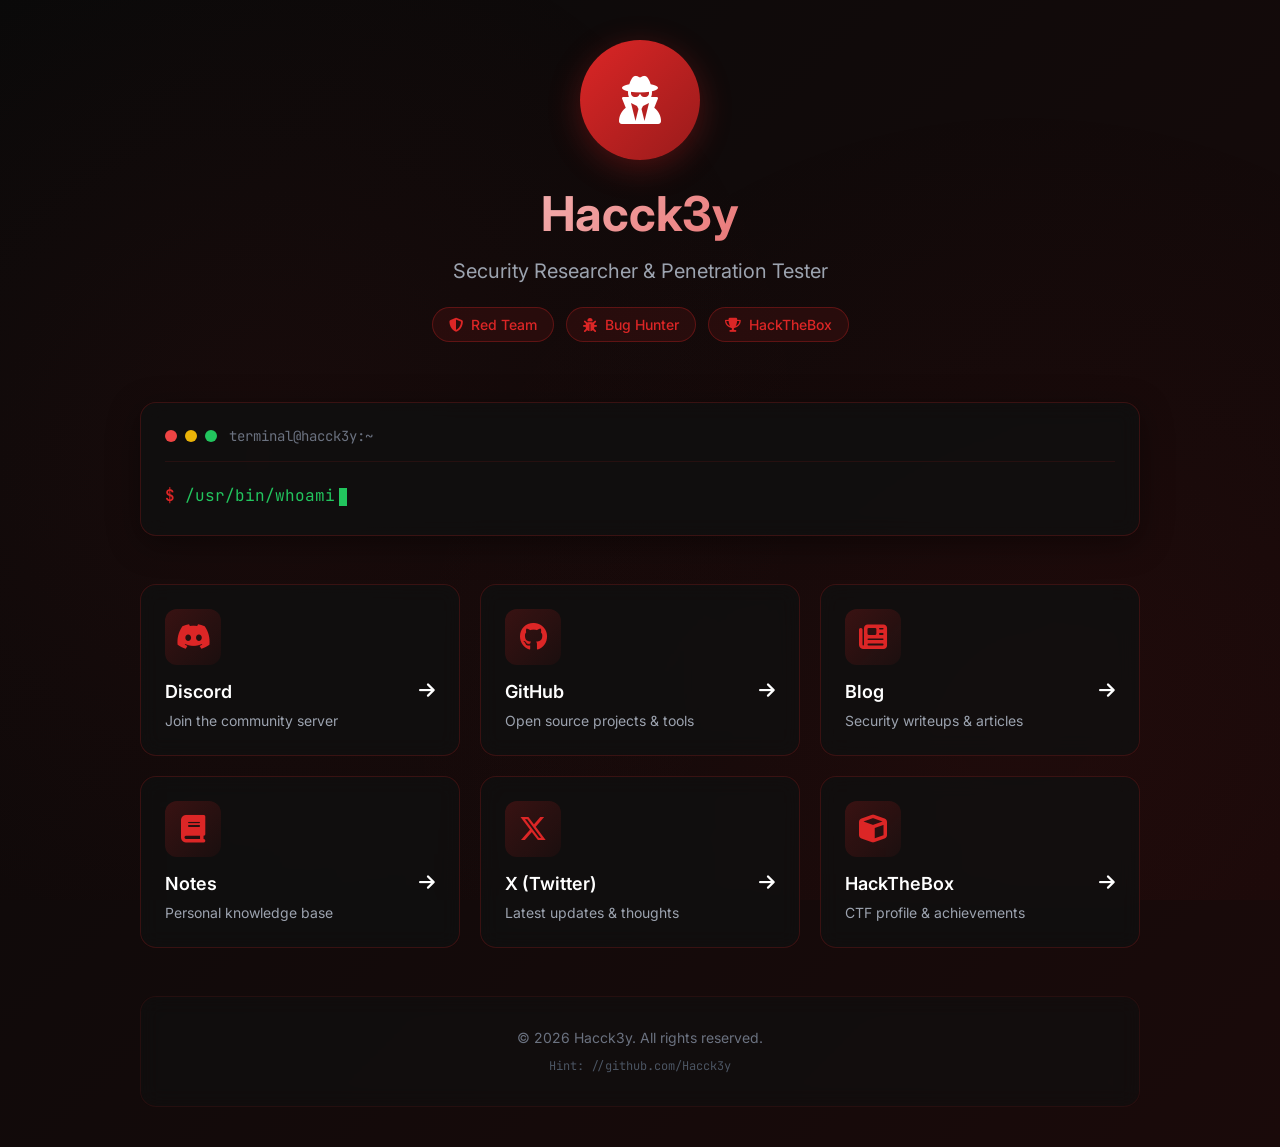
==== index.html @ 7ba50cd5 "Create index.html for personal portfolio This HTML file serves as a personal portfolio for a securit" ====
<!DOCTYPE html>
<html lang="en">
<head>
    <meta charset="UTF-8">
    <meta name="viewport" content="width=device-width, initial-scale=1.0">
    <title>Hacck3y - Pentester</title>
    <link href="https://fonts.googleapis.com/css2?family=Inter:wght@300;400;500;600;700&family=JetBrains+Mono:wght@400;500;600&display=swap" rel="stylesheet">
    <link rel="stylesheet" href="https://cdnjs.cloudflare.com/ajax/libs/font-awesome/6.4.0/css/all.min.css">
    <style>
        * {
            margin: 0;
            padding: 0;
            box-sizing: border-box;
        }

        body {
            background: linear-gradient(135deg, #0a0a0a 0%, #1a0a0a 100%);
            color: #ffffff;
            font-family: 'Inter', sans-serif;
            min-height: 100vh;
            padding: 40px 20px;
            position: relative;
            overflow-x: hidden;
        }

        body::before {
            content: '';
            position: fixed;
            top: 0;
            left: 0;
            right: 0;
            bottom: 0;
            background: radial-gradient(circle at 20% 50%, rgba(220, 38, 38, 0.05) 0%, transparent 50%),
                        radial-gradient(circle at 80% 80%, rgba(220, 38, 38, 0.05) 0%, transparent 50%);
            pointer-events: none;
            z-index: 0;
        }

        .container {
            max-width: 1000px;
            margin: 0 auto;
            position: relative;
            z-index: 1;
        }

        .hero-section {
            text-align: center;
            margin-bottom: 60px;
            animation: fadeInUp 0.8s ease;
        }

        .profile-avatar {
            width: 120px;
            height: 120px;
            background: linear-gradient(135deg, #dc2626, #991b1b);
            border-radius: 50%;
            margin: 0 auto 24px;
            display: flex;
            align-items: center;
            justify-content: center;
            font-size: 48px;
            box-shadow: 0 8px 32px rgba(220, 38, 38, 0.3);
            animation: pulse 2s ease-in-out infinite;
        }

        @keyframes pulse {
            0%, 100% { transform: scale(1); box-shadow: 0 8px 32px rgba(220, 38, 38, 0.3); }
            50% { transform: scale(1.05); box-shadow: 0 12px 40px rgba(220, 38, 38, 0.5); }
        }

        .hero-title {
            font-size: 48px;
            font-weight: 700;
            margin-bottom: 16px;
            background: linear-gradient(135deg, #fff, #dc2626);
            -webkit-background-clip: text;
            -webkit-text-fill-color: transparent;
            background-clip: text;
        }

        .hero-subtitle {
            font-size: 20px;
            color: #9ca3af;
            font-weight: 400;
            margin-bottom: 24px;
        }

        .badge-container {
            display: flex;
            gap: 12px;
            justify-content: center;
            flex-wrap: wrap;
        }

        .badge {
            display: inline-flex;
            align-items: center;
            gap: 8px;
            padding: 8px 16px;
            background: rgba(220, 38, 38, 0.1);
            border: 1px solid rgba(220, 38, 38, 0.3);
            border-radius: 24px;
            font-size: 14px;
            font-weight: 500;
            color: #dc2626;
            transition: all 0.3s ease;
        }

        .badge:hover {
            background: rgba(220, 38, 38, 0.2);
            border-color: rgba(220, 38, 38, 0.5);
            transform: translateY(-2px);
        }

        .terminal-card {
            background: rgba(15, 15, 15, 0.8);
            border: 1px solid rgba(220, 38, 38, 0.2);
            border-radius: 16px;
            padding: 24px;
            margin-bottom: 48px;
            backdrop-filter: blur(10px);
            box-shadow: 0 8px 32px rgba(0, 0, 0, 0.4);
            animation: fadeInUp 0.8s ease 0.2s both;
        }

        .terminal-header {
            display: flex;
            align-items: center;
            gap: 12px;
            margin-bottom: 20px;
            padding-bottom: 16px;
            border-bottom: 1px solid rgba(220, 38, 38, 0.1);
        }

        .terminal-dots {
            display: flex;
            gap: 8px;
        }

        .terminal-dot {
            width: 12px;
            height: 12px;
            border-radius: 50%;
        }

        .dot-red { background-color: #ef4444; }
        .dot-yellow { background-color: #eab308; }
        .dot-green { background-color: #22c55e; }

        .terminal-title {
            font-family: 'JetBrains Mono', monospace;
            font-size: 14px;
            color: #6b7280;
        }

        .terminal-content {
            font-family: 'JetBrains Mono', monospace;
            color: #22c55e;
            font-size: 16px;
            line-height: 1.8;
        }

        .prompt {
            color: #dc2626;
            font-weight: 600;
        }

        .cursor {
            display: inline-block;
            width: 8px;
            height: 18px;
            background-color: #22c55e;
            margin-left: 4px;
            vertical-align: middle;
            animation: blink 1s infinite;
        }

        @keyframes blink {
            0%, 50% { opacity: 1; }
            51%, 100% { opacity: 0; }
        }

        .links-grid {
            display: grid;
            grid-template-columns: repeat(auto-fit, minmax(280px, 1fr));
            gap: 20px;
            margin-bottom: 48px;
        }

        .link-card {
            position: relative;
            background: rgba(15, 15, 15, 0.8);
            border: 1px solid rgba(220, 38, 38, 0.2);
            border-radius: 16px;
            padding: 24px;
            text-decoration: none;
            overflow: hidden;
            transition: all 0.3s ease;
            backdrop-filter: blur(10px);
            animation: fadeInUp 0.8s ease both;
        }

        .link-card:nth-child(1) { animation-delay: 0.3s; }
        .link-card:nth-child(2) { animation-delay: 0.4s; }
        .link-card:nth-child(3) { animation-delay: 0.5s; }
        .link-card:nth-child(4) { animation-delay: 0.6s; }
        .link-card:nth-child(5) { animation-delay: 0.7s; }
        .link-card:nth-child(6) { animation-delay: 0.8s; }

        .link-card::before {
            content: '';
            position: absolute;
            inset: 0;
            background: linear-gradient(135deg, rgba(220, 38, 38, 0.1), transparent);
            opacity: 0;
            transition: opacity 0.3s ease;
        }

        .link-card:hover {
            border-color: rgba(220, 38, 38, 0.6);
            transform: translateY(-4px);
            box-shadow: 0 12px 40px rgba(220, 38, 38, 0.2);
        }

        .link-card:hover::before {
            opacity: 1;
        }

        .link-icon-wrapper {
            width: 56px;
            height: 56px;
            background: linear-gradient(135deg, rgba(220, 38, 38, 0.2), rgba(220, 38, 38, 0.05));
            border-radius: 12px;
            display: flex;
            align-items: center;
            justify-content: center;
            margin-bottom: 16px;
            transition: all 0.3s ease;
            position: relative;
            z-index: 1;
        }

        .link-card:hover .link-icon-wrapper {
            background: linear-gradient(135deg, rgba(220, 38, 38, 0.3), rgba(220, 38, 38, 0.1));
            transform: scale(1.1) rotate(5deg);
        }

        .link-icon {
            font-size: 28px;
            color: #dc2626;
        }

        .link-content {
            position: relative;
            z-index: 1;
        }

        .link-title {
            font-size: 18px;
            font-weight: 600;
            color: #ffffff;
            margin-bottom: 8px;
            display: flex;
            align-items: center;
            gap: 8px;
        }

        .link-description {
            font-size: 14px;
            color: #9ca3af;
            line-height: 1.5;
        }

        .link-arrow {
            margin-left: auto;
            transition: transform 0.3s ease;
        }

        .link-card:hover .link-arrow {
            transform: translateX(4px);
        }

        .footer {
            text-align: center;
            padding: 32px;
            background: rgba(15, 15, 15, 0.6);
            border-radius: 16px;
            border: 1px solid rgba(220, 38, 38, 0.1);
            backdrop-filter: blur(10px);
            animation: fadeInUp 0.8s ease 0.9s both;
        }

        .footer-text {
            color: #6b7280;
            font-size: 14px;
            margin-bottom: 12px;
        }

        .footer-hint {
            color: #4b5563;
            font-size: 12px;
            font-family: 'JetBrains Mono', monospace;
        }

        @keyframes fadeInUp {
            from {
                opacity: 0;
                transform: translateY(30px);
            }
            to {
                opacity: 1;
                transform: translateY(0);
            }
        }

        @media (max-width: 768px) {
            .hero-title {
                font-size: 36px;
            }

            .hero-subtitle {
                font-size: 18px;
            }

            .links-grid {
                grid-template-columns: 1fr;
            }

            .terminal-card {
                padding: 20px;
            }
        }

        /* Particle effect */
        .particles {
            position: fixed;
            top: 0;
            left: 0;
            width: 100%;
            height: 100%;
            pointer-events: none;
            z-index: 0;
        }

        .particle {
            position: absolute;
            width: 2px;
            height: 2px;
            background: #dc2626;
            border-radius: 50%;
            opacity: 0;
            animation: float 15s infinite;
        }

        @keyframes float {
            0%, 100% { 
                opacity: 0;
                transform: translateY(0) translateX(0);
            }
            10% { opacity: 0.3; }
            90% { opacity: 0.3; }
            100% { 
                transform: translateY(-100vh) translateX(100px);
            }
        }
    </style>
</head>
<body>
    <div class="particles" id="particles"></div>
    
    <div class="container">
        <div class="hero-section">
            <div class="profile-avatar">
                <i class="fas fa-user-secret"></i>
            </div>
            <h1 class="hero-title">Hacck3y</h1>
            <p class="hero-subtitle">Security Researcher & Penetration Tester</p>
            <div class="badge-container">
                <div class="badge">
                    <i class="fas fa-shield-halved"></i>
                    <span>Red Team</span>
                </div>
                <div class="badge">
                    <i class="fas fa-bug"></i>
                    <span>Bug Hunter</span>
                </div>
                <div class="badge">
                    <i class="fas fa-trophy"></i>
                    <span>HackTheBox</span>
                </div>
            </div>
        </div>

        <div class="terminal-card">
            <div class="terminal-header">
                <div class="terminal-dots">
                    <div class="terminal-dot dot-red"></div>
                    <div class="terminal-dot dot-yellow"></div>
                    <div class="terminal-dot dot-green"></div>
                </div>
                <span class="terminal-title">terminal@hacck3y:~</span>
            </div>
            <div class="terminal-content">
                <span class="prompt">$ </span><span id="typed-text"></span><span class="cursor"></span>
            </div>
        </div>

        <div class="links-grid">
            <a href="https://discord.gg/VaEaMKgKuX" class="link-card">
                <div class="link-icon-wrapper">
                    <i class="fab fa-discord link-icon"></i>
                </div>
                <div class="link-content">
                    <div class="link-title">
                        Discord
                        <i class="fas fa-arrow-right link-arrow"></i>
                    </div>
                    <p class="link-description">Join the community server</p>
                </div>
            </a>

            <a href="https://github.com/hacck3y" class="link-card">
                <div class="link-icon-wrapper">
                    <i class="fab fa-github link-icon"></i>
                </div>
                <div class="link-content">
                    <div class="link-title">
                        GitHub
                        <i class="fas fa-arrow-right link-arrow"></i>
                    </div>
                    <p class="link-description">Open source projects & tools</p>
                </div>
            </a>

            <a href="https://blogs.hacck3y.me" class="link-card">
                <div class="link-icon-wrapper">
                    <i class="fas fa-newspaper link-icon"></i>
                </div>
                <div class="link-content">
                    <div class="link-title">
                        Blog
                        <i class="fas fa-arrow-right link-arrow"></i>
                    </div>
                    <p class="link-description">Security writeups & articles</p>
                </div>
            </a>

            <a href="https://notes.hacck3y.me" class="link-card">
                <div class="link-icon-wrapper">
                    <i class="fas fa-book link-icon"></i>
                </div>
                <div class="link-content">
                    <div class="link-title">
                        Notes
                        <i class="fas fa-arrow-right link-arrow"></i>
                    </div>
                    <p class="link-description">Personal knowledge base</p>
                </div>
            </a>

            <a href="https://x.com/hacck3y" class="link-card">
                <div class="link-icon-wrapper">
                    <i class="fab fa-x-twitter link-icon"></i>
                </div>
                <div class="link-content">
                    <div class="link-title">
                        X (Twitter)
                        <i class="fas fa-arrow-right link-arrow"></i>
                    </div>
                    <p class="link-description">Latest updates & thoughts</p>
                </div>
            </a>

            <a href="https://app.hackthebox.com/users/2222930" class="link-card">
                <div class="link-icon-wrapper">
                    <i class="fas fa-cube link-icon"></i>
                </div>
                <div class="link-content">
                    <div class="link-title">
                        HackTheBox
                        <i class="fas fa-arrow-right link-arrow"></i>
                    </div>
                    <p class="link-description">CTF profile & achievements</p>
                </div>
            </a>
        </div>

        <div class="footer">
            <p class="footer-text">© 2026 Hacck3y. All rights reserved.</p>
            <p class="footer-hint">Hint: //github.com/Hacck3y</p>
        </div>
    </div>

    <script>
        // Terminal typing effect
        const typedTextElement = document.getElementById('typed-text');
        const commandText = '/usr/bin/whoami';
        const resultText = 'Hacck3y';
        let currentIndex = 0;
        let isTypingCommand = true;

        function typeText() {
            if (isTypingCommand) {
                if (currentIndex <= commandText.length) {
                    typedTextElement.textContent = commandText.slice(0, currentIndex);
                    currentIndex++;
                    setTimeout(typeText, 100);
                } else {
                    isTypingCommand = false;
                    currentIndex = 0;
                    setTimeout(typeText, 300);
                }
            } else {
                if (currentIndex <= resultText.length) {
                    typedTextElement.textContent = commandText + '\n> ' + resultText.slice(0, currentIndex);
                    currentIndex++;
                    setTimeout(typeText, 100);
                } else {
                    setTimeout(() => {
                        typedTextElement.textContent = '';
                        currentIndex = 0;
                        isTypingCommand = true;
                        typeText();
                    }, 10000);
                }
            }
        }

        typeText();

        // Particle effect
        function createParticles() {
            const particlesContainer = document.getElementById('particles');
            for (let i = 0; i < 20; i++) {
                const particle = document.createElement('div');
                particle.className = 'particle';
                particle.style.left = Math.random() * 100 + '%';
                particle.style.animationDelay = Math.random() * 15 + 's';
                particle.style.animationDuration = (15 + Math.random() * 10) + 's';
                particlesContainer.appendChild(particle);
            }
        }

        createParticles();
    </script>
</body>
</html>
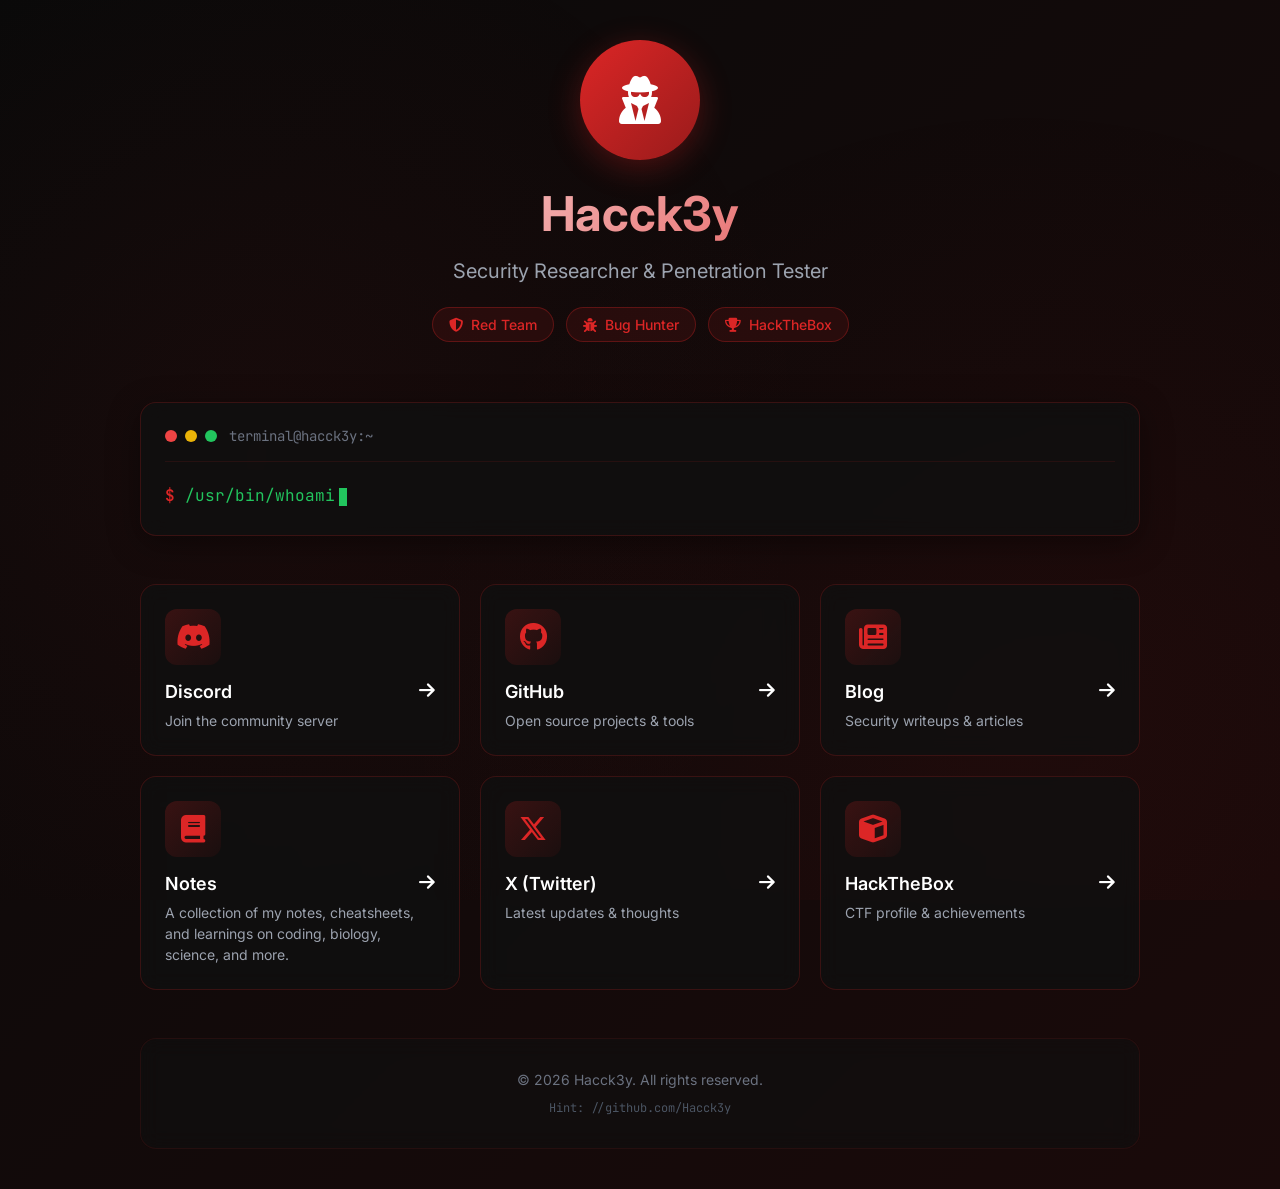
==== commit f22b8b2b: "Change link and update description for notes section Updated link and description for personal notes" ====
--- a/index.html
+++ b/index.html
@@ -445,7 +445,7 @@
                 </div>
             </a>
 
-            <a href="https://notes.hacck3y.me" class="link-card">
+            <a href="https://soul.hacck3y.me" class="link-card">
                 <div class="link-icon-wrapper">
                     <i class="fas fa-book link-icon"></i>
                 </div>
@@ -454,7 +454,7 @@
                         Notes
                         <i class="fas fa-arrow-right link-arrow"></i>
                     </div>
-                    <p class="link-description">Personal knowledge base</p>
+                    <p class="link-description">A collection of my notes, cheatsheets, and learnings on coding, biology, science, and more.</p>
                 </div>
             </a>
 
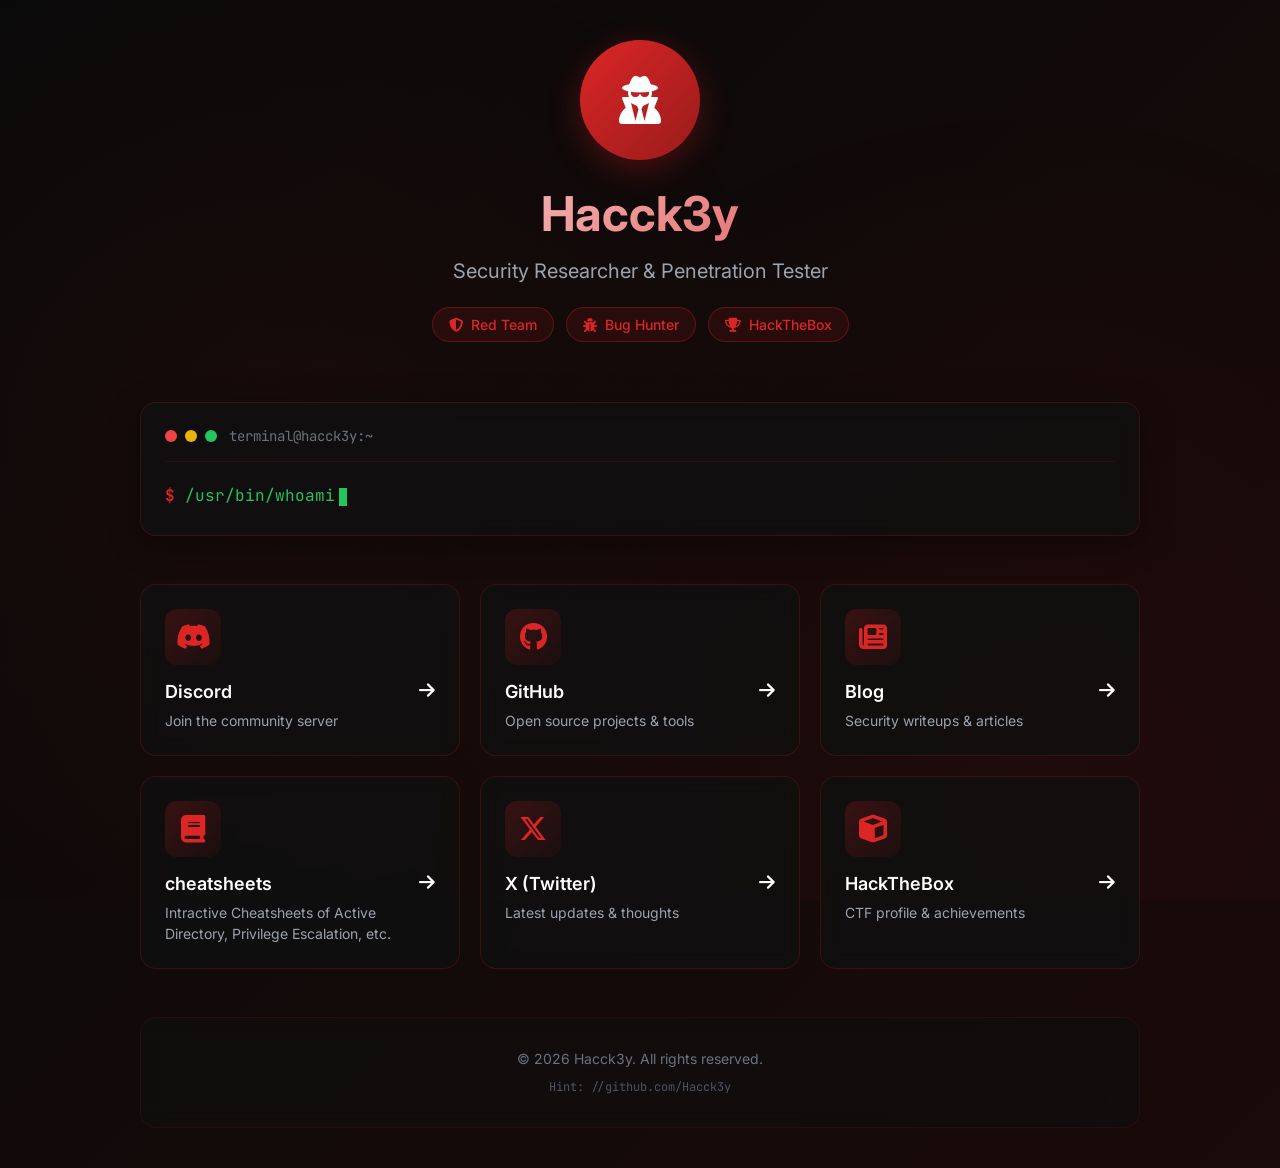
==== commit 2a392da6: "Update index.html" ====
--- a/index.html
+++ b/index.html
@@ -1,10 +1,13 @@
 <!DOCTYPE html>
 <html lang="en">
+
 <head>
     <meta charset="UTF-8">
     <meta name="viewport" content="width=device-width, initial-scale=1.0">
     <title>Hacck3y - Pentester</title>
-    <link href="https://fonts.googleapis.com/css2?family=Inter:wght@300;400;500;600;700&family=JetBrains+Mono:wght@400;500;600&display=swap" rel="stylesheet">
+    <link
+        href="https://fonts.googleapis.com/css2?family=Inter:wght@300;400;500;600;700&family=JetBrains+Mono:wght@400;500;600&display=swap"
+        rel="stylesheet">
     <link rel="stylesheet" href="https://cdnjs.cloudflare.com/ajax/libs/font-awesome/6.4.0/css/all.min.css">
     <style>
         * {
@@ -31,7 +34,7 @@
             right: 0;
             bottom: 0;
             background: radial-gradient(circle at 20% 50%, rgba(220, 38, 38, 0.05) 0%, transparent 50%),
-                        radial-gradient(circle at 80% 80%, rgba(220, 38, 38, 0.05) 0%, transparent 50%);
+                radial-gradient(circle at 80% 80%, rgba(220, 38, 38, 0.05) 0%, transparent 50%);
             pointer-events: none;
             z-index: 0;
         }
@@ -64,8 +67,17 @@
         }
 
         @keyframes pulse {
-            0%, 100% { transform: scale(1); box-shadow: 0 8px 32px rgba(220, 38, 38, 0.3); }
-            50% { transform: scale(1.05); box-shadow: 0 12px 40px rgba(220, 38, 38, 0.5); }
+
+            0%,
+            100% {
+                transform: scale(1);
+                box-shadow: 0 8px 32px rgba(220, 38, 38, 0.3);
+            }
+
+            50% {
+                transform: scale(1.05);
+                box-shadow: 0 12px 40px rgba(220, 38, 38, 0.5);
+            }
         }
 
         .hero-title {
@@ -143,9 +155,17 @@
             border-radius: 50%;
         }
 
-        .dot-red { background-color: #ef4444; }
-        .dot-yellow { background-color: #eab308; }
-        .dot-green { background-color: #22c55e; }
+        .dot-red {
+            background-color: #ef4444;
+        }
+
+        .dot-yellow {
+            background-color: #eab308;
+        }
+
+        .dot-green {
+            background-color: #22c55e;
+        }
 
         .terminal-title {
             font-family: 'JetBrains Mono', monospace;
@@ -176,8 +196,16 @@
         }
 
         @keyframes blink {
-            0%, 50% { opacity: 1; }
-            51%, 100% { opacity: 0; }
+
+            0%,
+            50% {
+                opacity: 1;
+            }
+
+            51%,
+            100% {
+                opacity: 0;
+            }
         }
 
         .links-grid {
@@ -200,12 +228,29 @@
             animation: fadeInUp 0.8s ease both;
         }
 
-        .link-card:nth-child(1) { animation-delay: 0.3s; }
-        .link-card:nth-child(2) { animation-delay: 0.4s; }
-        .link-card:nth-child(3) { animation-delay: 0.5s; }
-        .link-card:nth-child(4) { animation-delay: 0.6s; }
-        .link-card:nth-child(5) { animation-delay: 0.7s; }
-        .link-card:nth-child(6) { animation-delay: 0.8s; }
+        .link-card:nth-child(1) {
+            animation-delay: 0.3s;
+        }
+
+        .link-card:nth-child(2) {
+            animation-delay: 0.4s;
+        }
+
+        .link-card:nth-child(3) {
+            animation-delay: 0.5s;
+        }
+
+        .link-card:nth-child(4) {
+            animation-delay: 0.6s;
+        }
+
+        .link-card:nth-child(5) {
+            animation-delay: 0.7s;
+        }
+
+        .link-card:nth-child(6) {
+            animation-delay: 0.8s;
+        }
 
         .link-card::before {
             content: '';
@@ -307,6 +352,7 @@
                 opacity: 0;
                 transform: translateY(30px);
             }
+
             to {
                 opacity: 1;
                 transform: translateY(0);
@@ -353,21 +399,31 @@
         }
 
         @keyframes float {
-            0%, 100% { 
+
+            0%,
+            100% {
                 opacity: 0;
                 transform: translateY(0) translateX(0);
             }
-            10% { opacity: 0.3; }
-            90% { opacity: 0.3; }
-            100% { 
+
+            10% {
+                opacity: 0.3;
+            }
+
+            90% {
+                opacity: 0.3;
+            }
+
+            100% {
                 transform: translateY(-100vh) translateX(100px);
             }
         }
     </style>
 </head>
+
 <body>
     <div class="particles" id="particles"></div>
-    
+
     <div class="container">
         <div class="hero-section">
             <div class="profile-avatar">
@@ -445,16 +501,17 @@
                 </div>
             </a>
 
-            <a href="https://soul.hacck3y.me" class="link-card">
+            <a href="soul.html" class="link-card">
                 <div class="link-icon-wrapper">
                     <i class="fas fa-book link-icon"></i>
                 </div>
                 <div class="link-content">
                     <div class="link-title">
-                        Notes
+                        cheatsheets
                         <i class="fas fa-arrow-right link-arrow"></i>
                     </div>
-                    <p class="link-description">A collection of my notes, cheatsheets, and learnings on coding, biology, science, and more.</p>
+                    <p class="link-description"> Intractive Cheatsheets of Active Directory, Privilege Escalation, etc.
+                    </p>
                 </div>
             </a>
 
@@ -544,4 +601,5 @@
         createParticles();
     </script>
 </body>
+
 </html>
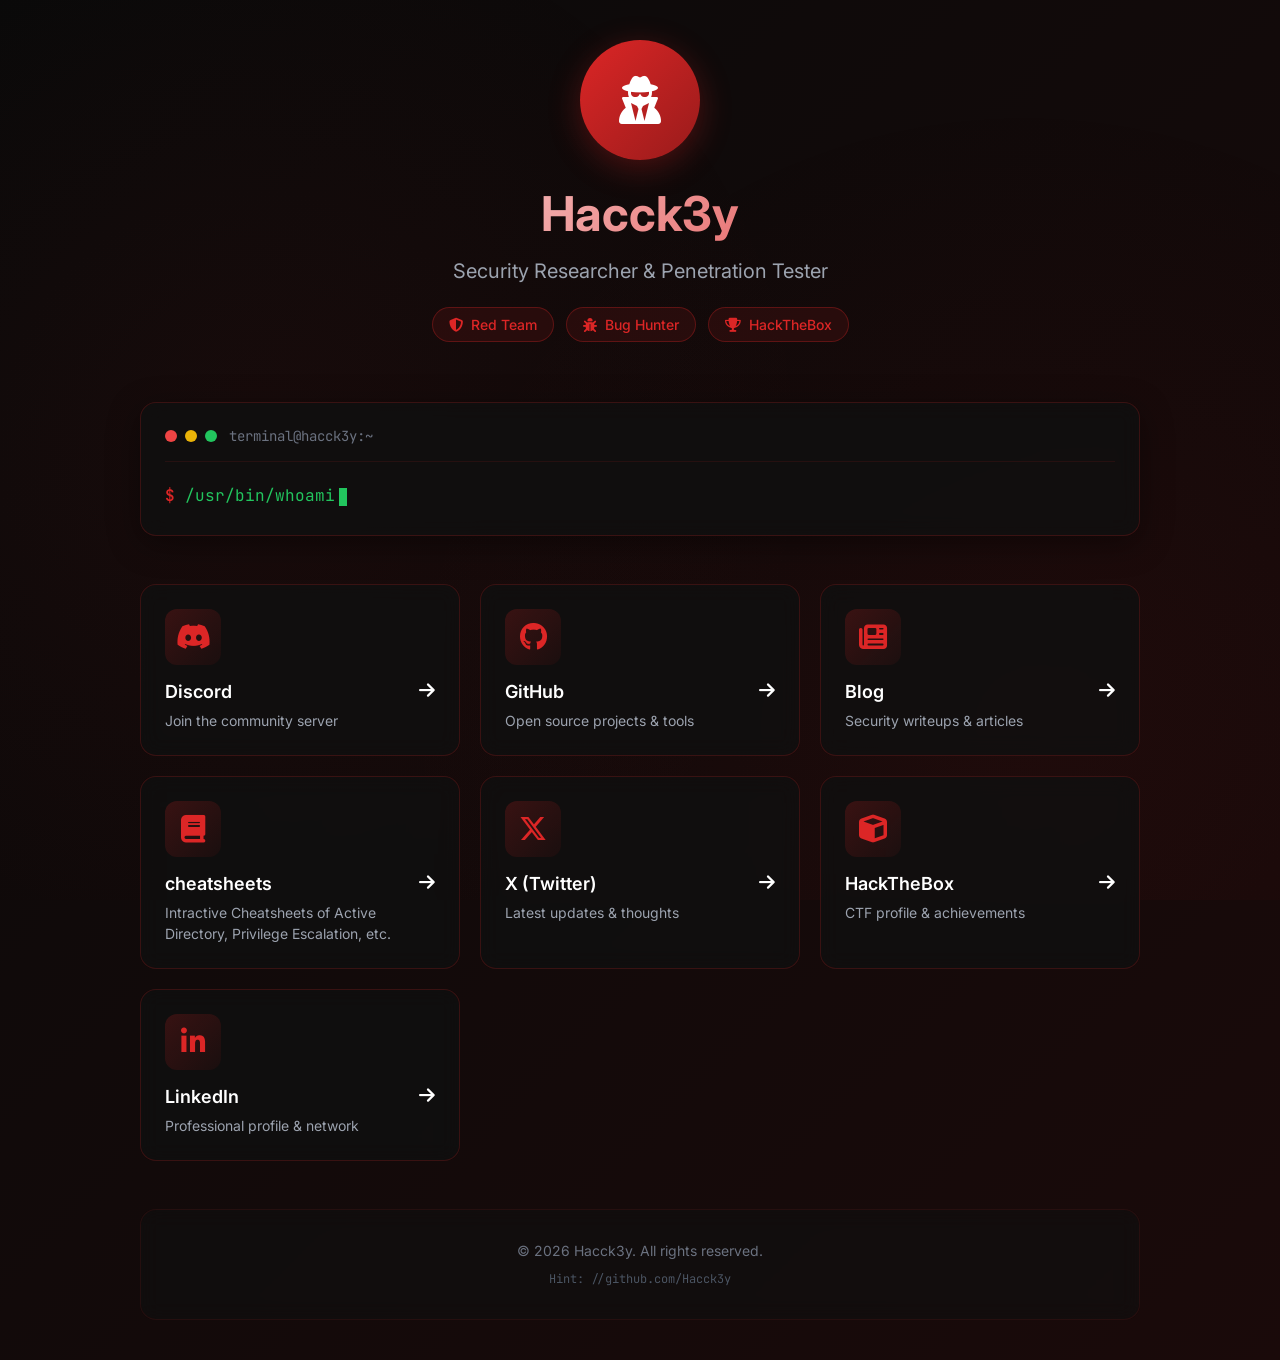
==== commit 1b396808: "Add LinkedIn link card to index.html Added a new LinkedIn link card with icon and description." ====
--- a/index.html
+++ b/index.html
@@ -252,6 +252,10 @@
             animation-delay: 0.8s;
         }
 
+        .link-card:nth-child(7) {
+            animation-delay: 0.9s;
+        }
+
         .link-card::before {
             content: '';
             position: absolute;
@@ -538,6 +542,19 @@
                         <i class="fas fa-arrow-right link-arrow"></i>
                     </div>
                     <p class="link-description">CTF profile & achievements</p>
+                </div>
+            </a>
+
+            <a href="https://www.linkedin.com/in/rohit-chhikara-775195259/" class="link-card">
+                <div class="link-icon-wrapper">
+                    <i class="fab fa-linkedin-in link-icon"></i>
+                </div>
+                <div class="link-content">
+                    <div class="link-title">
+                        LinkedIn
+                        <i class="fas fa-arrow-right link-arrow"></i>
+                    </div>
+                    <p class="link-description">Professional profile & network</p>
                 </div>
             </a>
         </div>
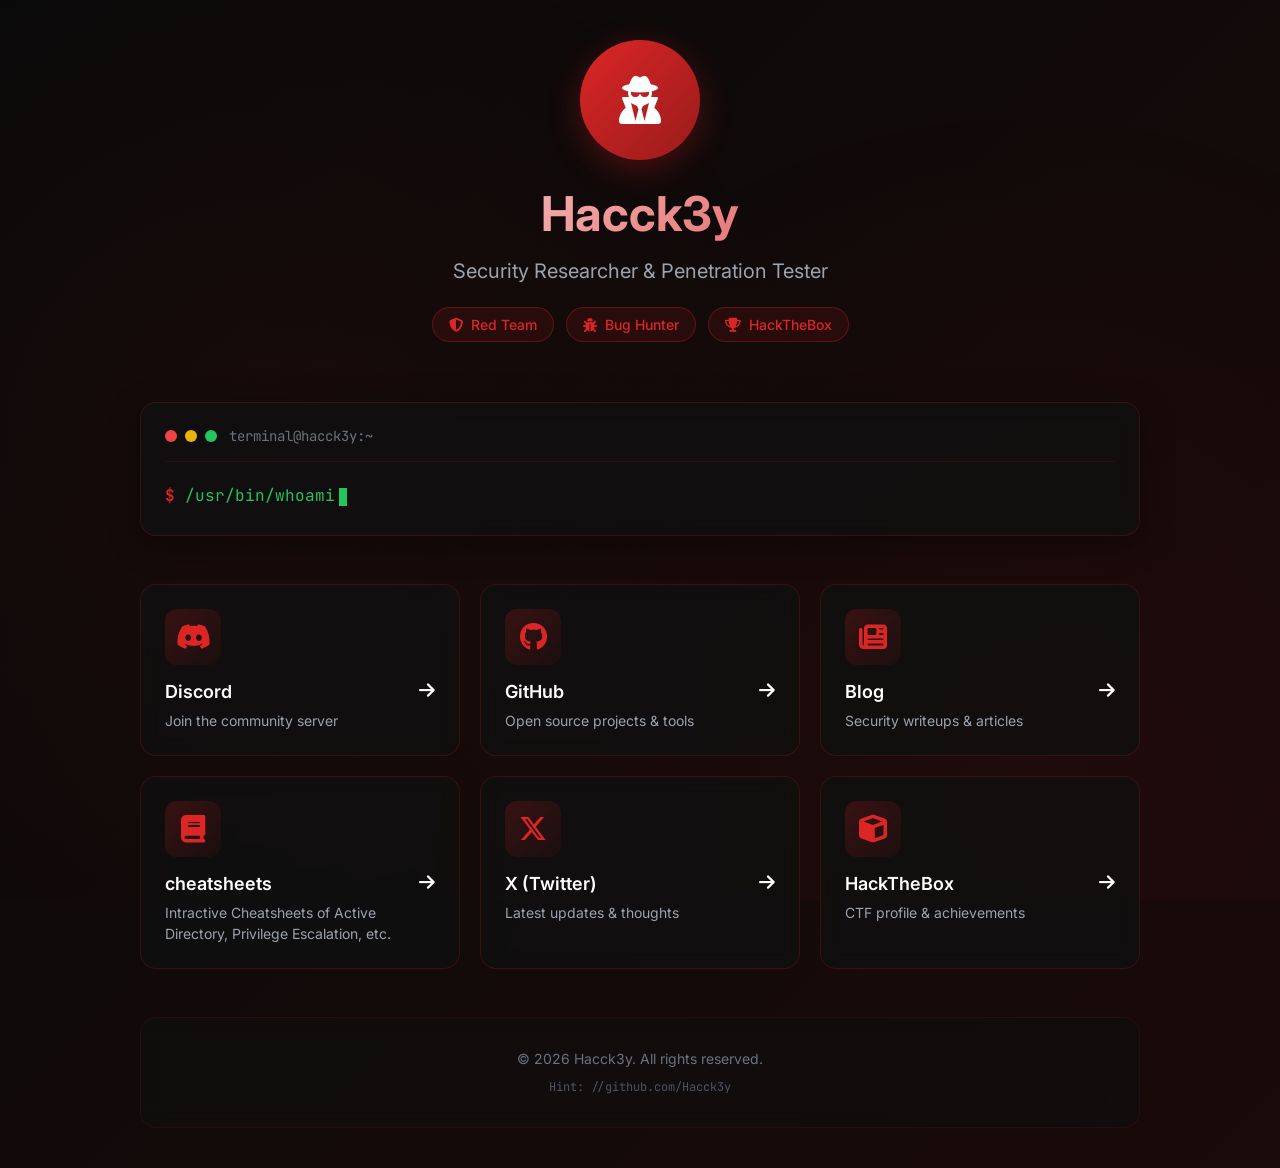
==== commit c298f932: "Modify links and remove LinkedIn card Updated links in index.html and removed LinkedIn section." ====
--- a/index.html
+++ b/index.html
@@ -505,7 +505,7 @@
                 </div>
             </a>
 
-            <a href="soul.html" class="link-card">
+            <a href="ironman_cheatsheet.html" class="link-card">
                 <div class="link-icon-wrapper">
                     <i class="fas fa-book link-icon"></i>
                 </div>
@@ -532,7 +532,7 @@
                 </div>
             </a>
 
-            <a href="https://app.hackthebox.com/users/2222930" class="link-card">
+            <a href="https://profile.hackthebox.com/profile/019cb2c4-dbba-7229-bca6-b73ef594ff86" class="link-card">
                 <div class="link-icon-wrapper">
                     <i class="fas fa-cube link-icon"></i>
                 </div>
@@ -545,18 +545,7 @@
                 </div>
             </a>
 
-            <a href="https://www.linkedin.com/in/rohit-chhikara-775195259/" class="link-card">
-                <div class="link-icon-wrapper">
-                    <i class="fab fa-linkedin-in link-icon"></i>
-                </div>
-                <div class="link-content">
-                    <div class="link-title">
-                        LinkedIn
-                        <i class="fas fa-arrow-right link-arrow"></i>
-                    </div>
-                    <p class="link-description">Professional profile & network</p>
-                </div>
-            </a>
+           
         </div>
 
         <div class="footer">
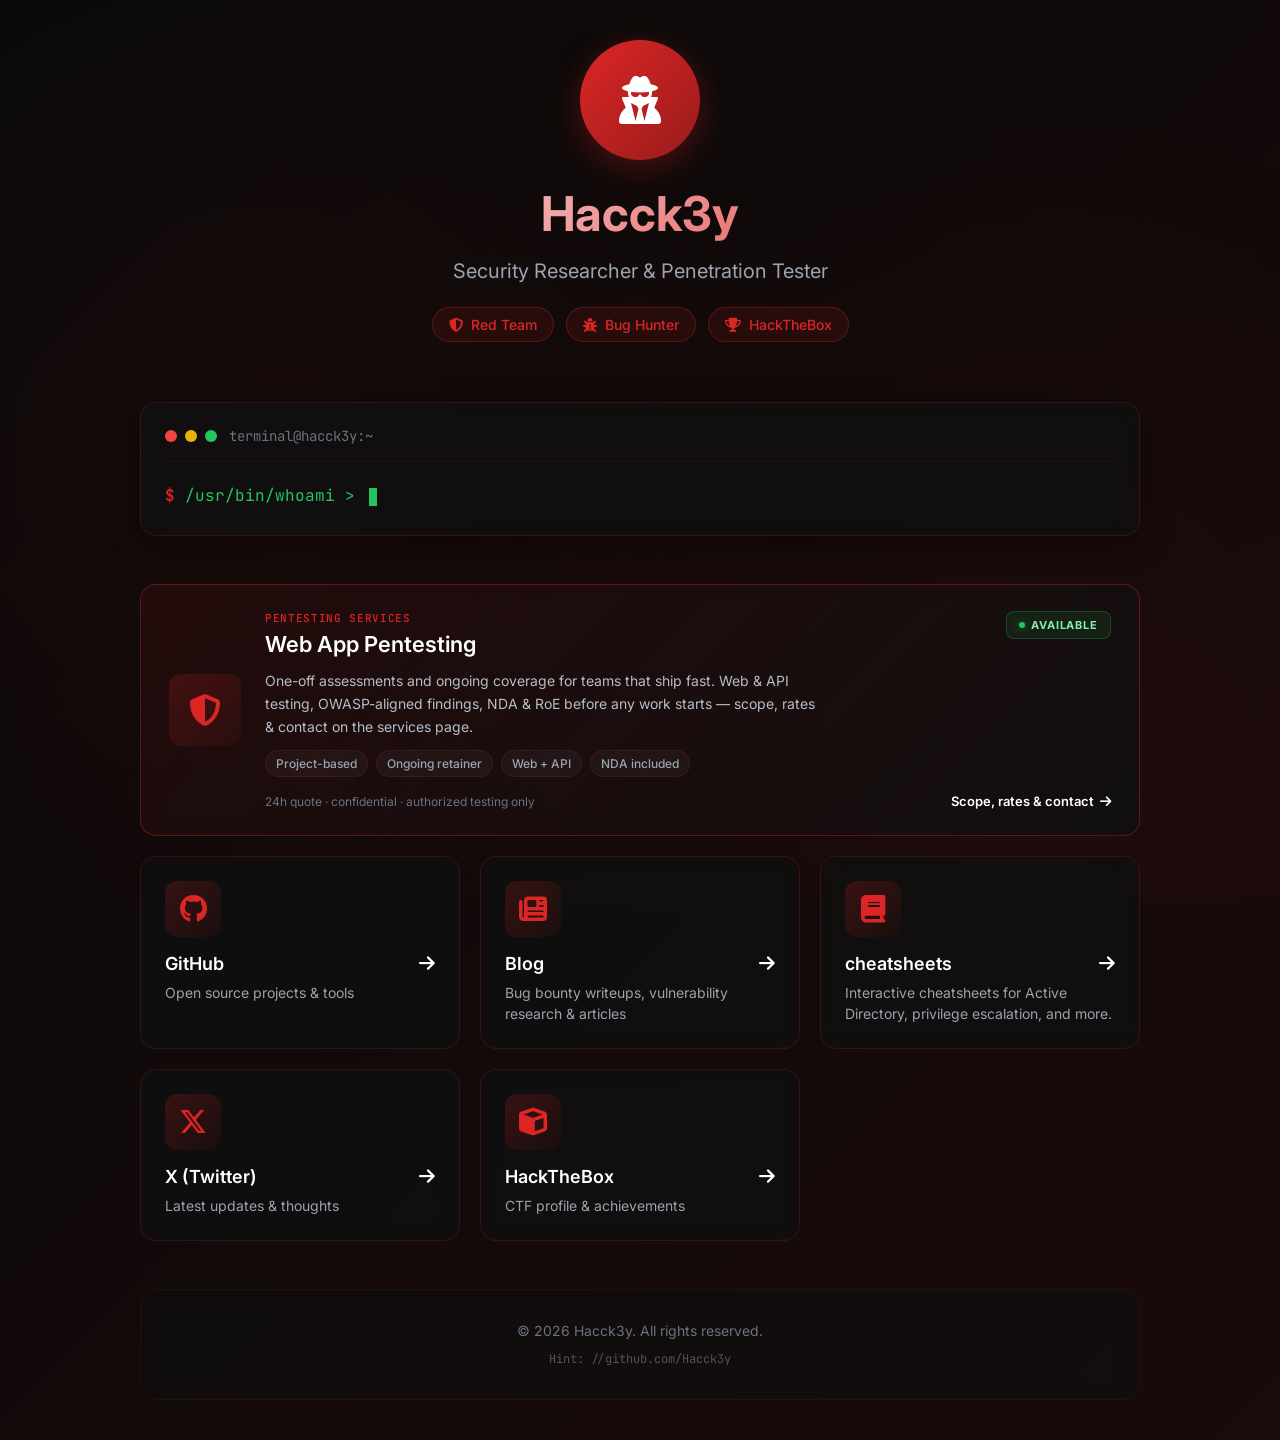
==== commit 6a19ba17: "Update homepage and add pentesting services page" ====
--- a/index.html
+++ b/index.html
@@ -8,7 +8,7 @@
     <link
         href="https://fonts.googleapis.com/css2?family=Inter:wght@300;400;500;600;700&family=JetBrains+Mono:wght@400;500;600&display=swap"
         rel="stylesheet">
-    <link rel="stylesheet" href="https://cdnjs.cloudflare.com/ajax/libs/font-awesome/6.4.0/css/all.min.css">
+    <link rel="stylesheet" href="https://cdnjs.cloudflare.com/ajax/libs/font-awesome/6.7.2/css/all.min.css">
     <style>
         * {
             margin: 0;
@@ -228,6 +228,137 @@
             animation: fadeInUp 0.8s ease both;
         }
 
+        .link-card-featured {
+            grid-column: 1 / -1;
+            display: flex;
+            align-items: stretch;
+            gap: 24px;
+            padding: 26px 28px;
+            border-color: rgba(220, 38, 38, 0.38);
+            background: linear-gradient(135deg, rgba(220, 38, 38, 0.07), rgba(15, 15, 15, 0.92));
+        }
+
+        .link-card-featured .link-icon-wrapper {
+            width: 72px;
+            height: 72px;
+            margin-bottom: 0;
+            flex-shrink: 0;
+            align-self: center;
+        }
+
+        .link-card-featured .link-icon {
+            font-size: 32px;
+        }
+
+        .link-content-featured {
+            flex: 1;
+            display: flex;
+            flex-direction: column;
+            gap: 12px;
+            min-width: 0;
+        }
+
+        .link-featured-top {
+            display: flex;
+            align-items: flex-start;
+            justify-content: space-between;
+            gap: 16px;
+        }
+
+        .link-featured-label {
+            display: block;
+            font-family: 'JetBrains Mono', monospace;
+            font-size: 11px;
+            font-weight: 500;
+            letter-spacing: 0.06em;
+            text-transform: uppercase;
+            color: #dc2626;
+            margin-bottom: 6px;
+        }
+
+        .link-featured-status {
+            flex-shrink: 0;
+            display: inline-flex;
+            align-items: center;
+            gap: 6px;
+            font-size: 11px;
+            font-weight: 700;
+            letter-spacing: 0.08em;
+            color: #86efac;
+            background: rgba(34, 197, 94, 0.1);
+            border: 1px solid rgba(34, 197, 94, 0.25);
+            padding: 6px 12px;
+            border-radius: 8px;
+            text-transform: uppercase;
+            white-space: nowrap;
+        }
+
+        .link-featured-status::before {
+            content: '';
+            width: 6px;
+            height: 6px;
+            border-radius: 50%;
+            background: #22c55e;
+            box-shadow: 0 0 8px rgba(34, 197, 94, 0.6);
+        }
+
+        .link-card-featured .link-title {
+            font-size: 22px;
+            margin-bottom: 0;
+        }
+
+        .link-card-featured .link-title .link-arrow {
+            display: none;
+        }
+
+        .link-card-featured .link-description {
+            font-size: 14px;
+            line-height: 1.65;
+            color: #b6beca;
+            max-width: 62ch;
+        }
+
+        .link-featured-tags {
+            display: flex;
+            flex-wrap: wrap;
+            gap: 8px;
+        }
+
+        .link-featured-tags span {
+            font-size: 12px;
+            font-weight: 500;
+            color: #9ca3af;
+            background: rgba(255, 255, 255, 0.04);
+            border: 1px solid rgba(220, 38, 38, 0.15);
+            padding: 5px 10px;
+            border-radius: 20px;
+        }
+
+        .link-featured-footer {
+            display: flex;
+            align-items: center;
+            justify-content: space-between;
+            gap: 12px;
+            flex-wrap: wrap;
+            padding-top: 4px;
+            font-size: 12px;
+            color: #6b7280;
+        }
+
+        .link-featured-cta {
+            display: inline-flex;
+            align-items: center;
+            gap: 6px;
+            font-size: 13px;
+            font-weight: 600;
+            color: #fff;
+            transition: gap 0.2s ease;
+        }
+
+        .link-card-featured:hover .link-featured-cta {
+            gap: 10px;
+        }
+
         .link-card:nth-child(1) {
             animation-delay: 0.3s;
         }
@@ -376,12 +507,32 @@
                 grid-template-columns: 1fr;
             }
 
+            .link-card-featured {
+                flex-direction: column;
+                align-items: flex-start;
+                padding: 22px;
+            }
+
+            .link-card-featured .link-icon-wrapper {
+                margin-bottom: 0;
+                align-self: flex-start;
+            }
+
+            .link-featured-top {
+                flex-direction: column;
+                align-items: flex-start;
+            }
+
+            .link-featured-footer {
+                flex-direction: column;
+                align-items: flex-start;
+            }
+
             .terminal-card {
                 padding: 20px;
             }
         }
 
-        /* Particle effect */
         .particles {
             position: fixed;
             top: 0;
@@ -466,16 +617,32 @@
         </div>
 
         <div class="links-grid">
-            <a href="https://discord.gg/VaEaMKgKuX" class="link-card">
+            <a href="pentesting.html" class="link-card link-card-featured">
                 <div class="link-icon-wrapper">
-                    <i class="fab fa-discord link-icon"></i>
-                </div>
-                <div class="link-content">
-                    <div class="link-title">
-                        Discord
-                        <i class="fas fa-arrow-right link-arrow"></i>
+                    <i class="fas fa-shield-halved link-icon"></i>
+                </div>
+                <div class="link-content link-content-featured">
+                    <div class="link-featured-top">
+                        <div>
+                            <span class="link-featured-label">Pentesting services</span>
+                            <div class="link-title">Web App Pentesting</div>
+                        </div>
+                        <span class="link-featured-status">Available</span>
                     </div>
-                    <p class="link-description">Join the community server</p>
+                    <p class="link-description">
+                        One-off assessments and ongoing coverage for teams that ship fast. Web &amp; API testing,
+                        OWASP-aligned findings, NDA &amp; RoE before any work starts — scope, rates &amp; contact on the services page.
+                    </p>
+                    <div class="link-featured-tags">
+                        <span>Project-based</span>
+                        <span>Ongoing retainer</span>
+                        <span>Web + API</span>
+                        <span>NDA included</span>
+                    </div>
+                    <div class="link-featured-footer">
+                        <span>24h quote · confidential · authorized testing only</span>
+                        <span class="link-featured-cta">Scope, rates &amp; contact <i class="fas fa-arrow-right"></i></span>
+                    </div>
                 </div>
             </a>
 
@@ -501,7 +668,7 @@
                         Blog
                         <i class="fas fa-arrow-right link-arrow"></i>
                     </div>
-                    <p class="link-description">Security writeups & articles</p>
+                    <p class="link-description">Bug bounty writeups, vulnerability research & articles</p>
                 </div>
             </a>
 
@@ -514,14 +681,13 @@
                         cheatsheets
                         <i class="fas fa-arrow-right link-arrow"></i>
                     </div>
-                    <p class="link-description"> Intractive Cheatsheets of Active Directory, Privilege Escalation, etc.
-                    </p>
+                    <p class="link-description">Interactive cheatsheets for Active Directory, privilege escalation, and more.</p>
                 </div>
             </a>
 
             <a href="https://x.com/hacck3y" class="link-card">
                 <div class="link-icon-wrapper">
-                    <i class="fab fa-x-twitter link-icon"></i>
+                    <i class="fa-brands fa-x-twitter link-icon"></i>
                 </div>
                 <div class="link-content">
                     <div class="link-title">
@@ -544,8 +710,6 @@
                     <p class="link-description">CTF profile & achievements</p>
                 </div>
             </a>
-
-           
         </div>
 
         <div class="footer">
@@ -555,7 +719,6 @@
     </div>
 
     <script>
-        // Terminal typing effect
         const typedTextElement = document.getElementById('typed-text');
         const commandText = '/usr/bin/whoami';
         const resultText = 'Hacck3y';
@@ -591,7 +754,6 @@
 
         typeText();
 
-        // Particle effect
         function createParticles() {
             const particlesContainer = document.getElementById('particles');
             for (let i = 0; i < 20; i++) {
@@ -608,4 +770,4 @@
     </script>
 </body>
 
-</html>
+</html>
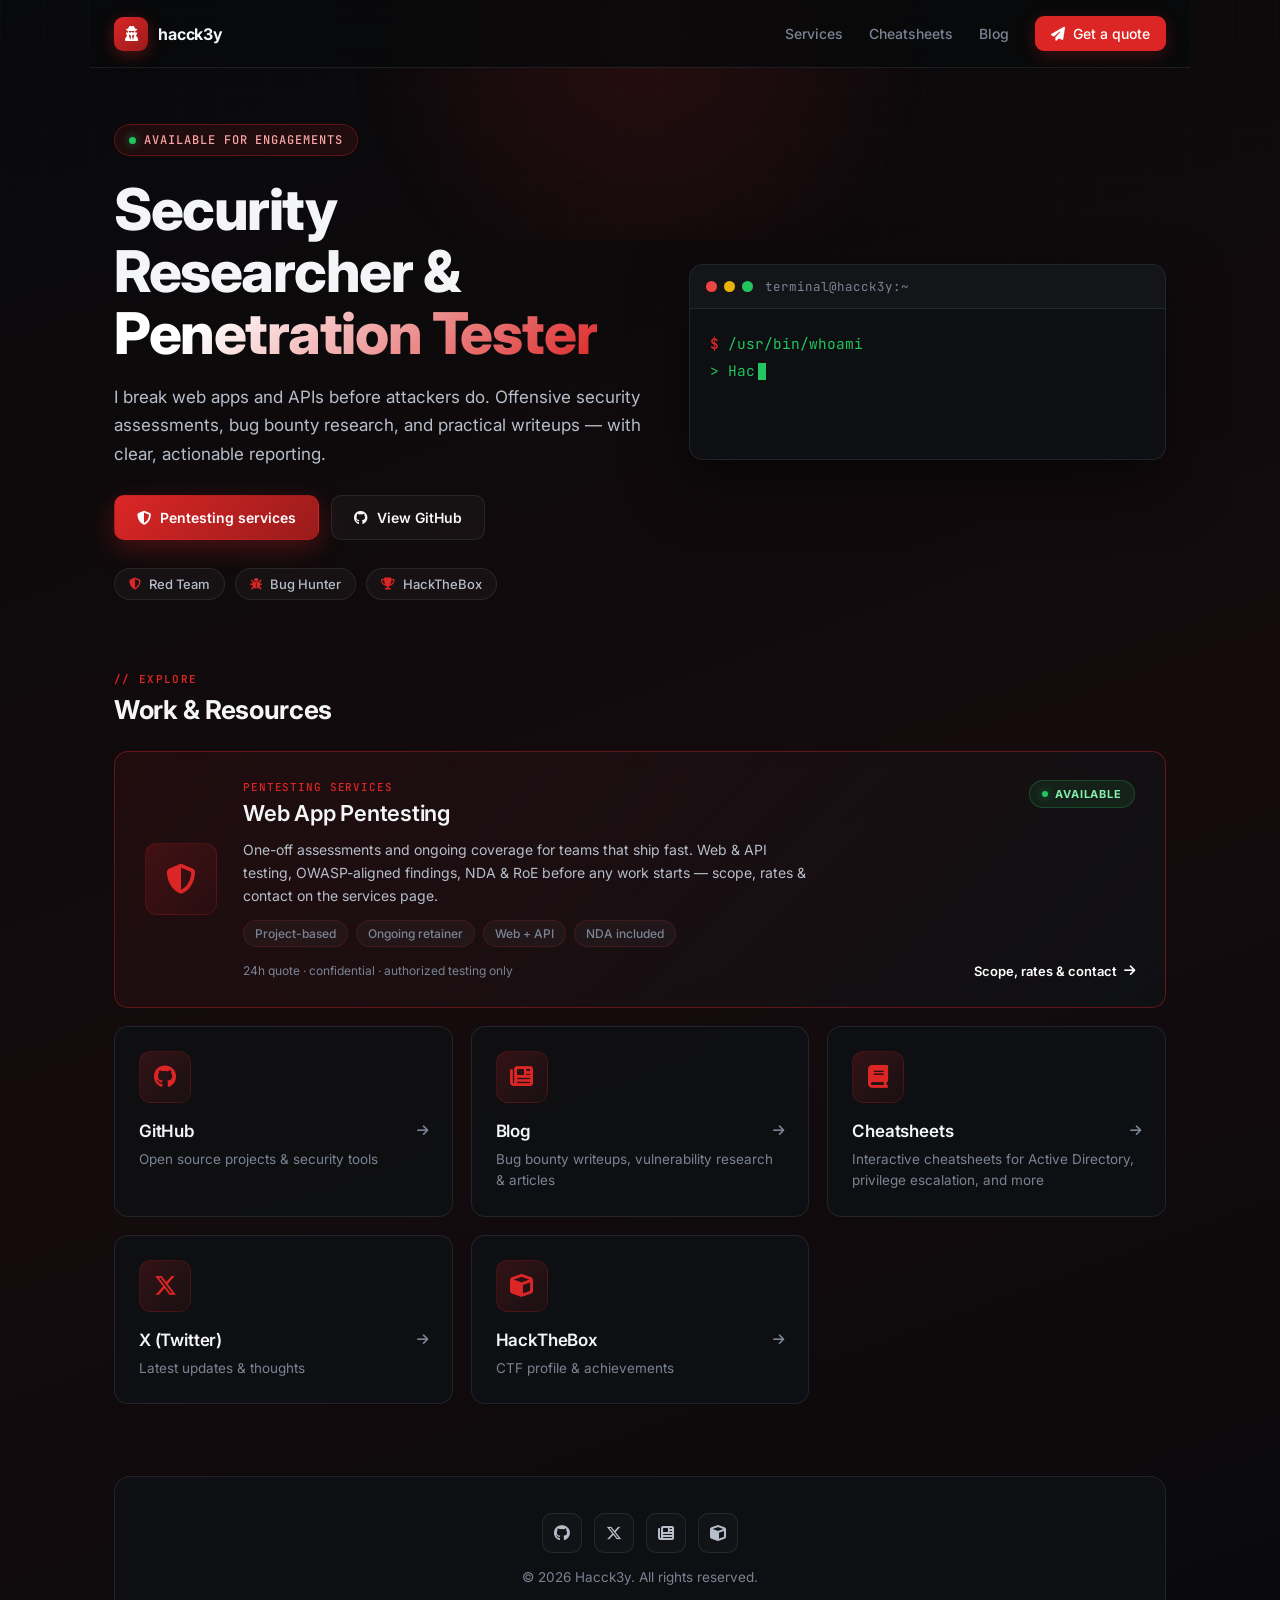
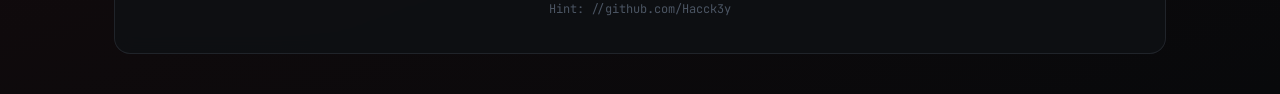
==== commit fc69d55d: "inital commit" ====
--- a/index.html
+++ b/index.html
@@ -4,103 +4,281 @@
 <head>
     <meta charset="UTF-8">
     <meta name="viewport" content="width=device-width, initial-scale=1.0">
-    <title>Hacck3y - Pentester</title>
-    <link
-        href="https://fonts.googleapis.com/css2?family=Inter:wght@300;400;500;600;700&family=JetBrains+Mono:wght@400;500;600&display=swap"
-        rel="stylesheet">
+    <title>Hacck3y — Security Researcher & Penetration Tester</title>
+    <meta name="description" content="Hacck3y — Security researcher and penetration tester. Web & API pentesting services, bug bounty writeups, interactive cheatsheets and open source tools.">
+    <meta name="theme-color" content="#0a0a0c">
+    <meta property="og:title" content="Hacck3y — Security Researcher & Penetration Tester">
+    <meta property="og:description" content="Web & API pentesting services, bug bounty writeups, cheatsheets and open source security tools.">
+    <meta property="og:type" content="website">
+    <link href="https://fonts.googleapis.com/css2?family=Inter:wght@300;400;500;600;700;800&family=JetBrains+Mono:wght@400;500;600&display=swap" rel="stylesheet">
     <link rel="stylesheet" href="https://cdnjs.cloudflare.com/ajax/libs/font-awesome/6.7.2/css/all.min.css">
     <style>
+        :root {
+            --bg: #08090b;
+            --surface: rgba(15, 17, 21, 0.85);
+            --surface-raised: rgba(20, 23, 29, 0.9);
+            --border: rgba(148, 163, 184, 0.14);
+            --border-strong: rgba(220, 38, 38, 0.4);
+            --accent: #dc2626;
+            --accent-dark: #991b1b;
+            --accent-soft: rgba(220, 38, 38, 0.1);
+            --text: #f4f5f7;
+            --text-secondary: #b6beca;
+            --text-tertiary: #7b8494;
+            --green: #22c55e;
+            --font-sans: 'Inter', sans-serif;
+            --font-mono: 'JetBrains Mono', monospace;
+        }
+
         * {
             margin: 0;
             padding: 0;
             box-sizing: border-box;
         }
 
+        html {
+            scroll-behavior: smooth;
+        }
+
         body {
-            background: linear-gradient(135deg, #0a0a0a 0%, #1a0a0a 100%);
-            color: #ffffff;
-            font-family: 'Inter', sans-serif;
+            background: linear-gradient(160deg, #08090b 0%, #150b0d 55%, #08090b 100%);
+            color: var(--text);
+            font-family: var(--font-sans);
             min-height: 100vh;
-            padding: 40px 20px;
             position: relative;
             overflow-x: hidden;
-        }
-
+            -webkit-font-smoothing: antialiased;
+        }
+
+        /* Subtle grid texture */
         body::before {
             content: '';
             position: fixed;
-            top: 0;
-            left: 0;
-            right: 0;
-            bottom: 0;
-            background: radial-gradient(circle at 20% 50%, rgba(220, 38, 38, 0.05) 0%, transparent 50%),
-                radial-gradient(circle at 80% 80%, rgba(220, 38, 38, 0.05) 0%, transparent 50%);
+            inset: 0;
+            background:
+                linear-gradient(rgba(255, 255, 255, 0.018) 1px, transparent 1px),
+                linear-gradient(90deg, rgba(255, 255, 255, 0.018) 1px, transparent 1px);
+            background-size: 44px 44px;
+            mask-image: linear-gradient(to bottom, rgba(0, 0, 0, 0.75), transparent 80%);
+            -webkit-mask-image: linear-gradient(to bottom, rgba(0, 0, 0, 0.75), transparent 80%);
             pointer-events: none;
             z-index: 0;
         }
 
+        body::after {
+            content: '';
+            position: fixed;
+            top: -180px;
+            left: 50%;
+            transform: translateX(-50%);
+            width: 720px;
+            height: 420px;
+            background: radial-gradient(circle, rgba(220, 38, 38, 0.14) 0%, transparent 70%);
+            pointer-events: none;
+            z-index: 0;
+        }
+
+        a:focus-visible,
+        button:focus-visible {
+            outline: 2px solid #38bdf8;
+            outline-offset: 3px;
+            border-radius: 6px;
+        }
+
+        /* ---------- Navigation ---------- */
+        .site-nav {
+            position: sticky;
+            top: 0;
+            z-index: 100;
+            display: flex;
+            align-items: center;
+            justify-content: space-between;
+            gap: 20px;
+            max-width: 1100px;
+            margin: 0 auto;
+            padding: 16px 24px;
+            background: rgba(8, 9, 11, 0.78);
+            backdrop-filter: blur(14px);
+            -webkit-backdrop-filter: blur(14px);
+            border-bottom: 1px solid var(--border);
+        }
+
+        .nav-brand {
+            display: inline-flex;
+            align-items: center;
+            gap: 10px;
+            text-decoration: none;
+            color: var(--text);
+            font-weight: 700;
+            font-size: 16px;
+            letter-spacing: -0.01em;
+        }
+
+        .nav-mark {
+            display: inline-flex;
+            align-items: center;
+            justify-content: center;
+            width: 34px;
+            height: 34px;
+            border-radius: 9px;
+            background: linear-gradient(135deg, var(--accent), var(--accent-dark));
+            font-size: 15px;
+            color: #fff;
+            box-shadow: 0 4px 16px rgba(220, 38, 38, 0.35);
+        }
+
+        .nav-links {
+            display: flex;
+            align-items: center;
+            gap: 26px;
+        }
+
+        .nav-links a {
+            color: var(--text-tertiary);
+            text-decoration: none;
+            font-size: 14px;
+            font-weight: 500;
+            transition: color 0.15s ease;
+        }
+
+        .nav-links a:hover {
+            color: var(--text);
+        }
+
+        .nav-cta {
+            display: inline-flex;
+            align-items: center;
+            gap: 8px;
+            padding: 9px 16px;
+            border-radius: 9px;
+            background: var(--accent);
+            color: #fff !important;
+            font-size: 13px;
+            font-weight: 600;
+            text-decoration: none;
+            transition: background 0.15s ease, transform 0.15s ease, box-shadow 0.15s ease;
+            box-shadow: 0 4px 18px rgba(220, 38, 38, 0.25);
+        }
+
+        .nav-cta:hover {
+            background: var(--accent-dark);
+            transform: translateY(-1px);
+            box-shadow: 0 8px 26px rgba(220, 38, 38, 0.35);
+        }
+
+        /* ---------- Layout ---------- */
         .container {
-            max-width: 1000px;
+            max-width: 1100px;
             margin: 0 auto;
+            padding: 56px 24px 40px;
             position: relative;
             z-index: 1;
         }
 
-        .hero-section {
-            text-align: center;
-            margin-bottom: 60px;
-            animation: fadeInUp 0.8s ease;
-        }
-
-        .profile-avatar {
-            width: 120px;
-            height: 120px;
-            background: linear-gradient(135deg, #dc2626, #991b1b);
+        /* ---------- Hero ---------- */
+        .hero {
+            display: grid;
+            grid-template-columns: minmax(0, 1.05fr) minmax(320px, 0.95fr);
+            gap: 48px;
+            align-items: center;
+            margin-bottom: 72px;
+            animation: fadeInUp 0.8s ease both;
+        }
+
+        .hero-eyebrow {
+            display: inline-flex;
+            align-items: center;
+            gap: 8px;
+            font-family: var(--font-mono);
+            font-size: 12px;
+            font-weight: 500;
+            letter-spacing: 0.08em;
+            text-transform: uppercase;
+            color: #fca5a5;
+            background: var(--accent-soft);
+            border: 1px solid rgba(220, 38, 38, 0.3);
+            padding: 7px 14px;
+            border-radius: 999px;
+            margin-bottom: 22px;
+        }
+
+        .hero-eyebrow::before {
+            content: '';
+            width: 7px;
+            height: 7px;
             border-radius: 50%;
-            margin: 0 auto 24px;
-            display: flex;
-            align-items: center;
-            justify-content: center;
-            font-size: 48px;
-            box-shadow: 0 8px 32px rgba(220, 38, 38, 0.3);
-            animation: pulse 2s ease-in-out infinite;
-        }
-
-        @keyframes pulse {
-
-            0%,
-            100% {
-                transform: scale(1);
-                box-shadow: 0 8px 32px rgba(220, 38, 38, 0.3);
-            }
-
-            50% {
-                transform: scale(1.05);
-                box-shadow: 0 12px 40px rgba(220, 38, 38, 0.5);
-            }
+            background: var(--green);
+            box-shadow: 0 0 10px rgba(34, 197, 94, 0.7);
         }
 
         .hero-title {
-            font-size: 48px;
-            font-weight: 700;
-            margin-bottom: 16px;
-            background: linear-gradient(135deg, #fff, #dc2626);
+            font-size: clamp(2.6rem, 6vw, 3.6rem);
+            font-weight: 800;
+            line-height: 1.08;
+            letter-spacing: -0.025em;
+            margin-bottom: 18px;
+        }
+
+        .hero-title .gradient {
+            background: linear-gradient(135deg, #ffffff 20%, var(--accent) 100%);
             -webkit-background-clip: text;
             -webkit-text-fill-color: transparent;
             background-clip: text;
         }
 
-        .hero-subtitle {
-            font-size: 20px;
-            color: #9ca3af;
-            font-weight: 400;
-            margin-bottom: 24px;
+        .hero-lead {
+            font-size: 17px;
+            line-height: 1.7;
+            color: var(--text-secondary);
+            max-width: 50ch;
+            margin-bottom: 26px;
+        }
+
+        .hero-actions {
+            display: flex;
+            gap: 12px;
+            flex-wrap: wrap;
+            margin-bottom: 28px;
+        }
+
+        .btn {
+            display: inline-flex;
+            align-items: center;
+            gap: 9px;
+            padding: 13px 22px;
+            border-radius: 10px;
+            font-size: 14px;
+            font-weight: 600;
+            text-decoration: none;
+            transition: all 0.2s ease;
+            border: 1px solid transparent;
+        }
+
+        .btn-primary {
+            background: linear-gradient(135deg, var(--accent), var(--accent-dark));
+            color: #fff;
+            box-shadow: 0 8px 26px rgba(220, 38, 38, 0.3);
+        }
+
+        .btn-primary:hover {
+            transform: translateY(-2px);
+            box-shadow: 0 12px 34px rgba(220, 38, 38, 0.42);
+        }
+
+        .btn-ghost {
+            background: rgba(255, 255, 255, 0.03);
+            border-color: var(--border);
+            color: var(--text);
+        }
+
+        .btn-ghost:hover {
+            border-color: var(--border-strong);
+            background: var(--accent-soft);
         }
 
         .badge-container {
             display: flex;
-            gap: 12px;
-            justify-content: center;
+            gap: 10px;
             flex-wrap: wrap;
         }
 
@@ -108,134 +286,179 @@
             display: inline-flex;
             align-items: center;
             gap: 8px;
-            padding: 8px 16px;
-            background: rgba(220, 38, 38, 0.1);
-            border: 1px solid rgba(220, 38, 38, 0.3);
-            border-radius: 24px;
-            font-size: 14px;
+            padding: 7px 14px;
+            background: rgba(255, 255, 255, 0.03);
+            border: 1px solid var(--border);
+            border-radius: 999px;
+            font-size: 13px;
             font-weight: 500;
-            color: #dc2626;
-            transition: all 0.3s ease;
+            color: var(--text-secondary);
+            transition: all 0.25s ease;
+        }
+
+        .badge i {
+            color: var(--accent);
+            font-size: 12px;
         }
 
         .badge:hover {
-            background: rgba(220, 38, 38, 0.2);
-            border-color: rgba(220, 38, 38, 0.5);
+            border-color: var(--border-strong);
+            background: var(--accent-soft);
             transform: translateY(-2px);
         }
 
+        /* ---------- Terminal ---------- */
         .terminal-card {
-            background: rgba(15, 15, 15, 0.8);
-            border: 1px solid rgba(220, 38, 38, 0.2);
-            border-radius: 16px;
-            padding: 24px;
-            margin-bottom: 48px;
+            background: var(--surface);
+            border: 1px solid var(--border);
+            border-radius: 14px;
+            overflow: hidden;
             backdrop-filter: blur(10px);
-            box-shadow: 0 8px 32px rgba(0, 0, 0, 0.4);
-            animation: fadeInUp 0.8s ease 0.2s both;
+            box-shadow: 0 24px 60px rgba(0, 0, 0, 0.5);
+            transition: border-color 0.3s ease, box-shadow 0.3s ease;
+        }
+
+        .terminal-card:hover {
+            border-color: rgba(220, 38, 38, 0.3);
+            box-shadow: 0 28px 70px rgba(0, 0, 0, 0.55), 0 0 40px rgba(220, 38, 38, 0.08);
         }
 
         .terminal-header {
             display: flex;
             align-items: center;
             gap: 12px;
-            margin-bottom: 20px;
-            padding-bottom: 16px;
-            border-bottom: 1px solid rgba(220, 38, 38, 0.1);
+            padding: 13px 16px;
+            background: rgba(255, 255, 255, 0.025);
+            border-bottom: 1px solid var(--border);
         }
 
         .terminal-dots {
             display: flex;
-            gap: 8px;
+            gap: 7px;
         }
 
         .terminal-dot {
-            width: 12px;
-            height: 12px;
+            width: 11px;
+            height: 11px;
             border-radius: 50%;
         }
 
-        .dot-red {
-            background-color: #ef4444;
-        }
-
-        .dot-yellow {
-            background-color: #eab308;
-        }
-
-        .dot-green {
-            background-color: #22c55e;
-        }
+        .dot-red { background-color: #ef4444; }
+        .dot-yellow { background-color: #eab308; }
+        .dot-green { background-color: #22c55e; }
 
         .terminal-title {
-            font-family: 'JetBrains Mono', monospace;
-            font-size: 14px;
-            color: #6b7280;
+            font-family: var(--font-mono);
+            font-size: 12.5px;
+            color: var(--text-tertiary);
         }
 
         .terminal-content {
-            font-family: 'JetBrains Mono', monospace;
-            color: #22c55e;
-            font-size: 16px;
-            line-height: 1.8;
+            font-family: var(--font-mono);
+            color: var(--green);
+            font-size: 14.5px;
+            line-height: 1.85;
+            padding: 22px 20px;
+            min-height: 150px;
+            white-space: pre-wrap;
         }
 
         .prompt {
-            color: #dc2626;
+            color: var(--accent);
             font-weight: 600;
         }
 
         .cursor {
             display: inline-block;
             width: 8px;
-            height: 18px;
-            background-color: #22c55e;
-            margin-left: 4px;
+            height: 17px;
+            background-color: var(--green);
+            margin-left: 3px;
             vertical-align: middle;
             animation: blink 1s infinite;
         }
 
         @keyframes blink {
-
-            0%,
-            50% {
-                opacity: 1;
-            }
-
-            51%,
-            100% {
-                opacity: 0;
-            }
-        }
-
+            0%, 50% { opacity: 1; }
+            51%, 100% { opacity: 0; }
+        }
+
+        /* ---------- Sections ---------- */
+        .section-head {
+            margin-bottom: 26px;
+        }
+
+        .section-kicker {
+            font-family: var(--font-mono);
+            font-size: 11px;
+            font-weight: 600;
+            letter-spacing: 0.12em;
+            text-transform: uppercase;
+            color: var(--accent);
+            margin-bottom: 8px;
+        }
+
+        .section-title {
+            font-size: 26px;
+            font-weight: 700;
+            letter-spacing: -0.015em;
+        }
+
+        /* ---------- Featured Card ---------- */
         .links-grid {
             display: grid;
             grid-template-columns: repeat(auto-fit, minmax(280px, 1fr));
-            gap: 20px;
-            margin-bottom: 48px;
+            gap: 18px;
+            margin-bottom: 72px;
         }
 
         .link-card {
             position: relative;
-            background: rgba(15, 15, 15, 0.8);
-            border: 1px solid rgba(220, 38, 38, 0.2);
-            border-radius: 16px;
+            background: var(--surface);
+            border: 1px solid var(--border);
+            border-radius: 14px;
             padding: 24px;
             text-decoration: none;
             overflow: hidden;
-            transition: all 0.3s ease;
+            transition: all 0.28s ease;
             backdrop-filter: blur(10px);
             animation: fadeInUp 0.8s ease both;
         }
 
+        .link-card::before {
+            content: '';
+            position: absolute;
+            inset: 0;
+            background: linear-gradient(135deg, rgba(220, 38, 38, 0.09), transparent 60%);
+            opacity: 0;
+            transition: opacity 0.28s ease;
+        }
+
+        .link-card:hover {
+            border-color: var(--border-strong);
+            transform: translateY(-4px);
+            box-shadow: 0 16px 44px rgba(0, 0, 0, 0.45), 0 0 32px rgba(220, 38, 38, 0.1);
+        }
+
+        .link-card:hover::before {
+            opacity: 1;
+        }
+
+        .link-card:nth-child(1) { animation-delay: 0.15s; }
+        .link-card:nth-child(2) { animation-delay: 0.25s; }
+        .link-card:nth-child(3) { animation-delay: 0.32s; }
+        .link-card:nth-child(4) { animation-delay: 0.39s; }
+        .link-card:nth-child(5) { animation-delay: 0.46s; }
+        .link-card:nth-child(6) { animation-delay: 0.53s; }
+
         .link-card-featured {
             grid-column: 1 / -1;
             display: flex;
             align-items: stretch;
-            gap: 24px;
-            padding: 26px 28px;
+            gap: 26px;
+            padding: 28px 30px;
             border-color: rgba(220, 38, 38, 0.38);
-            background: linear-gradient(135deg, rgba(220, 38, 38, 0.07), rgba(15, 15, 15, 0.92));
+            background: linear-gradient(135deg, rgba(220, 38, 38, 0.08), rgba(15, 17, 21, 0.94));
         }
 
         .link-card-featured .link-icon-wrapper {
@@ -247,7 +470,7 @@
         }
 
         .link-card-featured .link-icon {
-            font-size: 32px;
+            font-size: 30px;
         }
 
         .link-content-featured {
@@ -267,12 +490,12 @@
 
         .link-featured-label {
             display: block;
-            font-family: 'JetBrains Mono', monospace;
+            font-family: var(--font-mono);
             font-size: 11px;
             font-weight: 500;
-            letter-spacing: 0.06em;
+            letter-spacing: 0.08em;
             text-transform: uppercase;
-            color: #dc2626;
+            color: var(--accent);
             margin-bottom: 6px;
         }
 
@@ -280,7 +503,7 @@
             flex-shrink: 0;
             display: inline-flex;
             align-items: center;
-            gap: 6px;
+            gap: 7px;
             font-size: 11px;
             font-weight: 700;
             letter-spacing: 0.08em;
@@ -288,7 +511,7 @@
             background: rgba(34, 197, 94, 0.1);
             border: 1px solid rgba(34, 197, 94, 0.25);
             padding: 6px 12px;
-            border-radius: 8px;
+            border-radius: 999px;
             text-transform: uppercase;
             white-space: nowrap;
         }
@@ -298,7 +521,7 @@
             width: 6px;
             height: 6px;
             border-radius: 50%;
-            background: #22c55e;
+            background: var(--green);
             box-shadow: 0 0 8px rgba(34, 197, 94, 0.6);
         }
 
@@ -314,8 +537,8 @@
         .link-card-featured .link-description {
             font-size: 14px;
             line-height: 1.65;
-            color: #b6beca;
-            max-width: 62ch;
+            color: var(--text-secondary);
+            max-width: 64ch;
         }
 
         .link-featured-tags {
@@ -327,11 +550,11 @@
         .link-featured-tags span {
             font-size: 12px;
             font-weight: 500;
-            color: #9ca3af;
-            background: rgba(255, 255, 255, 0.04);
-            border: 1px solid rgba(220, 38, 38, 0.15);
-            padding: 5px 10px;
-            border-radius: 20px;
+            color: var(--text-tertiary);
+            background: rgba(255, 255, 255, 0.035);
+            border: 1px solid rgba(220, 38, 38, 0.16);
+            padding: 5px 11px;
+            border-radius: 999px;
         }
 
         .link-featured-footer {
@@ -342,13 +565,13 @@
             flex-wrap: wrap;
             padding-top: 4px;
             font-size: 12px;
-            color: #6b7280;
+            color: var(--text-tertiary);
         }
 
         .link-featured-cta {
             display: inline-flex;
             align-items: center;
-            gap: 6px;
+            gap: 7px;
             font-size: 13px;
             font-weight: 600;
             color: #fff;
@@ -356,78 +579,33 @@
         }
 
         .link-card-featured:hover .link-featured-cta {
-            gap: 10px;
-        }
-
-        .link-card:nth-child(1) {
-            animation-delay: 0.3s;
-        }
-
-        .link-card:nth-child(2) {
-            animation-delay: 0.4s;
-        }
-
-        .link-card:nth-child(3) {
-            animation-delay: 0.5s;
-        }
-
-        .link-card:nth-child(4) {
-            animation-delay: 0.6s;
-        }
-
-        .link-card:nth-child(5) {
-            animation-delay: 0.7s;
-        }
-
-        .link-card:nth-child(6) {
-            animation-delay: 0.8s;
-        }
-
-        .link-card:nth-child(7) {
-            animation-delay: 0.9s;
-        }
-
-        .link-card::before {
-            content: '';
-            position: absolute;
-            inset: 0;
-            background: linear-gradient(135deg, rgba(220, 38, 38, 0.1), transparent);
-            opacity: 0;
-            transition: opacity 0.3s ease;
-        }
-
-        .link-card:hover {
-            border-color: rgba(220, 38, 38, 0.6);
-            transform: translateY(-4px);
-            box-shadow: 0 12px 40px rgba(220, 38, 38, 0.2);
-        }
-
-        .link-card:hover::before {
-            opacity: 1;
-        }
-
+            gap: 12px;
+        }
+
+        /* ---------- Standard Cards ---------- */
         .link-icon-wrapper {
-            width: 56px;
-            height: 56px;
-            background: linear-gradient(135deg, rgba(220, 38, 38, 0.2), rgba(220, 38, 38, 0.05));
+            width: 52px;
+            height: 52px;
+            background: linear-gradient(135deg, rgba(220, 38, 38, 0.18), rgba(220, 38, 38, 0.05));
+            border: 1px solid rgba(220, 38, 38, 0.18);
             border-radius: 12px;
             display: flex;
             align-items: center;
             justify-content: center;
-            margin-bottom: 16px;
-            transition: all 0.3s ease;
+            margin-bottom: 18px;
+            transition: all 0.28s ease;
             position: relative;
             z-index: 1;
         }
 
         .link-card:hover .link-icon-wrapper {
             background: linear-gradient(135deg, rgba(220, 38, 38, 0.3), rgba(220, 38, 38, 0.1));
-            transform: scale(1.1) rotate(5deg);
+            transform: scale(1.08);
         }
 
         .link-icon {
-            font-size: 28px;
-            color: #dc2626;
+            font-size: 23px;
+            color: var(--accent);
         }
 
         .link-content {
@@ -436,75 +614,168 @@
         }
 
         .link-title {
-            font-size: 18px;
+            font-size: 17px;
             font-weight: 600;
-            color: #ffffff;
+            color: var(--text);
             margin-bottom: 8px;
             display: flex;
             align-items: center;
             gap: 8px;
+            letter-spacing: -0.01em;
         }
 
         .link-description {
-            font-size: 14px;
-            color: #9ca3af;
-            line-height: 1.5;
+            font-size: 13.5px;
+            color: var(--text-tertiary);
+            line-height: 1.6;
         }
 
         .link-arrow {
             margin-left: auto;
-            transition: transform 0.3s ease;
+            font-size: 13px;
+            color: var(--text-tertiary);
+            transition: transform 0.28s ease, color 0.28s ease;
         }
 
         .link-card:hover .link-arrow {
-            transform: translateX(4px);
-        }
-
+            transform: translateX(5px);
+            color: var(--accent);
+        }
+
+        /* ---------- Footer ---------- */
         .footer {
+            display: flex;
+            flex-direction: column;
+            align-items: center;
+            gap: 16px;
             text-align: center;
-            padding: 32px;
-            background: rgba(15, 15, 15, 0.6);
+            padding: 36px 28px;
+            background: var(--surface);
             border-radius: 16px;
-            border: 1px solid rgba(220, 38, 38, 0.1);
+            border: 1px solid var(--border);
             backdrop-filter: blur(10px);
-            animation: fadeInUp 0.8s ease 0.9s both;
+            animation: fadeInUp 0.8s ease 0.6s both;
+        }
+
+        .footer-socials {
+            display: flex;
+            gap: 12px;
+        }
+
+        .footer-socials a {
+            display: inline-flex;
+            align-items: center;
+            justify-content: center;
+            width: 40px;
+            height: 40px;
+            border-radius: 10px;
+            border: 1px solid var(--border);
+            background: rgba(255, 255, 255, 0.02);
+            color: var(--text-secondary);
+            font-size: 16px;
+            text-decoration: none;
+            transition: all 0.2s ease;
+        }
+
+        .footer-socials a:hover {
+            border-color: var(--border-strong);
+            background: var(--accent-soft);
+            color: #fff;
+            transform: translateY(-2px);
         }
 
         .footer-text {
-            color: #6b7280;
-            font-size: 14px;
-            margin-bottom: 12px;
+            color: var(--text-tertiary);
+            font-size: 13.5px;
         }
 
         .footer-hint {
             color: #4b5563;
             font-size: 12px;
-            font-family: 'JetBrains Mono', monospace;
-        }
-
+            font-family: var(--font-mono);
+        }
+
+        /* ---------- Animations ---------- */
         @keyframes fadeInUp {
             from {
                 opacity: 0;
-                transform: translateY(30px);
-            }
-
+                transform: translateY(28px);
+            }
             to {
                 opacity: 1;
                 transform: translateY(0);
             }
         }
 
-        @media (max-width: 768px) {
-            .hero-title {
-                font-size: 36px;
-            }
-
-            .hero-subtitle {
-                font-size: 18px;
+        .particles {
+            position: fixed;
+            inset: 0;
+            pointer-events: none;
+            z-index: 0;
+        }
+
+        .particle {
+            position: absolute;
+            width: 2px;
+            height: 2px;
+            background: var(--accent);
+            border-radius: 50%;
+            opacity: 0;
+            animation: float 15s infinite;
+        }
+
+        @keyframes float {
+            0%, 100% {
+                opacity: 0;
+                transform: translateY(0) translateX(0);
+            }
+            10%, 90% {
+                opacity: 0.3;
+            }
+            100% {
+                transform: translateY(-100vh) translateX(100px);
+            }
+        }
+
+        @media (prefers-reduced-motion: reduce) {
+            *,
+            *::before,
+            *::after {
+                animation-duration: 0.01ms !important;
+                animation-iteration-count: 1 !important;
+                transition-duration: 0.01ms !important;
+            }
+
+            html {
+                scroll-behavior: auto;
+            }
+        }
+
+        /* ---------- Responsive ---------- */
+        @media (max-width: 900px) {
+            .hero {
+                grid-template-columns: 1fr;
+                gap: 36px;
+                margin-bottom: 56px;
+            }
+
+            .nav-links a:not(.nav-cta) {
+                display: none;
+            }
+        }
+
+        @media (max-width: 640px) {
+            .container {
+                padding: 36px 16px 28px;
+            }
+
+            .hero-lead {
+                font-size: 15.5px;
             }
 
             .links-grid {
                 grid-template-columns: 1fr;
+                margin-bottom: 52px;
             }
 
             .link-card-featured {
@@ -514,7 +785,6 @@
             }
 
             .link-card-featured .link-icon-wrapper {
-                margin-bottom: 0;
                 align-self: flex-start;
             }
 
@@ -528,197 +798,201 @@
                 align-items: flex-start;
             }
 
-            .terminal-card {
-                padding: 20px;
-            }
-        }
-
-        .particles {
-            position: fixed;
-            top: 0;
-            left: 0;
-            width: 100%;
-            height: 100%;
-            pointer-events: none;
-            z-index: 0;
-        }
-
-        .particle {
-            position: absolute;
-            width: 2px;
-            height: 2px;
-            background: #dc2626;
-            border-radius: 50%;
-            opacity: 0;
-            animation: float 15s infinite;
-        }
-
-        @keyframes float {
-
-            0%,
-            100% {
-                opacity: 0;
-                transform: translateY(0) translateX(0);
-            }
-
-            10% {
-                opacity: 0.3;
-            }
-
-            90% {
-                opacity: 0.3;
-            }
-
-            100% {
-                transform: translateY(-100vh) translateX(100px);
+            .btn {
+                width: 100%;
+                justify-content: center;
             }
         }
     </style>
 </head>
 
 <body>
-    <div class="particles" id="particles"></div>
+    <div class="particles" id="particles" aria-hidden="true"></div>
+
+    <nav class="site-nav" aria-label="Main navigation">
+        <a href="index.html" class="nav-brand">
+            <span class="nav-mark"><i class="fas fa-user-secret"></i></span>
+            hacck3y
+        </a>
+        <div class="nav-links">
+            <a href="pentesting.html">Services</a>
+            <a href="ironman_cheatsheet.html">Cheatsheets</a>
+            <a href="https://blogs.hacck3y.me">Blog</a>
+            <a href="pentesting.html#contact" class="nav-cta">
+                <i class="fas fa-paper-plane"></i> Get a quote
+            </a>
+        </div>
+    </nav>
 
     <div class="container">
-        <div class="hero-section">
-            <div class="profile-avatar">
-                <i class="fas fa-user-secret"></i>
-            </div>
-            <h1 class="hero-title">Hacck3y</h1>
-            <p class="hero-subtitle">Security Researcher & Penetration Tester</p>
-            <div class="badge-container">
-                <div class="badge">
-                    <i class="fas fa-shield-halved"></i>
-                    <span>Red Team</span>
+        <!-- Hero -->
+        <header class="hero">
+            <div>
+                <span class="hero-eyebrow">Available for engagements</span>
+                <h1 class="hero-title">
+                    Security Researcher &amp;<br>
+                    <span class="gradient">Penetration Tester</span>
+                </h1>
+                <p class="hero-lead">
+                    I break web apps and APIs before attackers do. Offensive security assessments,
+                    bug bounty research, and practical writeups — with clear, actionable reporting.
+                </p>
+                <div class="hero-actions">
+                    <a href="pentesting.html" class="btn btn-primary">
+                        <i class="fas fa-shield-halved"></i> Pentesting services
+                    </a>
+                    <a href="https://github.com/hacck3y" class="btn btn-ghost">
+                        <i class="fab fa-github"></i> View GitHub
+                    </a>
                 </div>
-                <div class="badge">
-                    <i class="fas fa-bug"></i>
-                    <span>Bug Hunter</span>
-                </div>
-                <div class="badge">
-                    <i class="fas fa-trophy"></i>
-                    <span>HackTheBox</span>
+                <div class="badge-container">
+                    <div class="badge">
+                        <i class="fas fa-shield-halved"></i>
+                        <span>Red Team</span>
+                    </div>
+                    <div class="badge">
+                        <i class="fas fa-bug"></i>
+                        <span>Bug Hunter</span>
+                    </div>
+                    <div class="badge">
+                        <i class="fas fa-trophy"></i>
+                        <span>HackTheBox</span>
+                    </div>
                 </div>
             </div>
-        </div>
-
-        <div class="terminal-card">
-            <div class="terminal-header">
-                <div class="terminal-dots">
-                    <div class="terminal-dot dot-red"></div>
-                    <div class="terminal-dot dot-yellow"></div>
-                    <div class="terminal-dot dot-green"></div>
+
+            <div class="terminal-card" aria-hidden="true">
+                <div class="terminal-header">
+                    <div class="terminal-dots">
+                        <div class="terminal-dot dot-red"></div>
+                        <div class="terminal-dot dot-yellow"></div>
+                        <div class="terminal-dot dot-green"></div>
+                    </div>
+                    <span class="terminal-title">terminal@hacck3y:~</span>
                 </div>
-                <span class="terminal-title">terminal@hacck3y:~</span>
+                <div class="terminal-content"><span class="prompt">$ </span><span id="typed-text"></span><span class="cursor"></span></div>
             </div>
-            <div class="terminal-content">
-                <span class="prompt">$ </span><span id="typed-text"></span><span class="cursor"></span>
+        </header>
+
+        <!-- Links -->
+        <section aria-label="Links and services">
+            <div class="section-head">
+                <p class="section-kicker">// explore</p>
+                <h2 class="section-title">Work &amp; Resources</h2>
             </div>
-        </div>
-
-        <div class="links-grid">
-            <a href="pentesting.html" class="link-card link-card-featured">
-                <div class="link-icon-wrapper">
-                    <i class="fas fa-shield-halved link-icon"></i>
-                </div>
-                <div class="link-content link-content-featured">
-                    <div class="link-featured-top">
-                        <div>
-                            <span class="link-featured-label">Pentesting services</span>
-                            <div class="link-title">Web App Pentesting</div>
+
+            <div class="links-grid">
+                <a href="pentesting.html" class="link-card link-card-featured">
+                    <div class="link-icon-wrapper">
+                        <i class="fas fa-shield-halved link-icon"></i>
+                    </div>
+                    <div class="link-content link-content-featured">
+                        <div class="link-featured-top">
+                            <div>
+                                <span class="link-featured-label">Pentesting services</span>
+                                <div class="link-title">Web App Pentesting</div>
+                            </div>
+                            <span class="link-featured-status">Available</span>
                         </div>
-                        <span class="link-featured-status">Available</span>
-                    </div>
-                    <p class="link-description">
-                        One-off assessments and ongoing coverage for teams that ship fast. Web &amp; API testing,
-                        OWASP-aligned findings, NDA &amp; RoE before any work starts — scope, rates &amp; contact on the services page.
-                    </p>
-                    <div class="link-featured-tags">
-                        <span>Project-based</span>
-                        <span>Ongoing retainer</span>
-                        <span>Web + API</span>
-                        <span>NDA included</span>
-                    </div>
-                    <div class="link-featured-footer">
-                        <span>24h quote · confidential · authorized testing only</span>
-                        <span class="link-featured-cta">Scope, rates &amp; contact <i class="fas fa-arrow-right"></i></span>
-                    </div>
-                </div>
-            </a>
-
-            <a href="https://github.com/hacck3y" class="link-card">
-                <div class="link-icon-wrapper">
-                    <i class="fab fa-github link-icon"></i>
-                </div>
-                <div class="link-content">
-                    <div class="link-title">
-                        GitHub
-                        <i class="fas fa-arrow-right link-arrow"></i>
-                    </div>
-                    <p class="link-description">Open source projects & tools</p>
-                </div>
-            </a>
-
-            <a href="https://blogs.hacck3y.me" class="link-card">
-                <div class="link-icon-wrapper">
-                    <i class="fas fa-newspaper link-icon"></i>
-                </div>
-                <div class="link-content">
-                    <div class="link-title">
-                        Blog
-                        <i class="fas fa-arrow-right link-arrow"></i>
-                    </div>
-                    <p class="link-description">Bug bounty writeups, vulnerability research & articles</p>
-                </div>
-            </a>
-
-            <a href="ironman_cheatsheet.html" class="link-card">
-                <div class="link-icon-wrapper">
-                    <i class="fas fa-book link-icon"></i>
-                </div>
-                <div class="link-content">
-                    <div class="link-title">
-                        cheatsheets
-                        <i class="fas fa-arrow-right link-arrow"></i>
-                    </div>
-                    <p class="link-description">Interactive cheatsheets for Active Directory, privilege escalation, and more.</p>
-                </div>
-            </a>
-
-            <a href="https://x.com/hacck3y" class="link-card">
-                <div class="link-icon-wrapper">
-                    <i class="fa-brands fa-x-twitter link-icon"></i>
-                </div>
-                <div class="link-content">
-                    <div class="link-title">
-                        X (Twitter)
-                        <i class="fas fa-arrow-right link-arrow"></i>
-                    </div>
-                    <p class="link-description">Latest updates & thoughts</p>
-                </div>
-            </a>
-
-            <a href="https://profile.hackthebox.com/profile/019cb2c4-dbba-7229-bca6-b73ef594ff86" class="link-card">
-                <div class="link-icon-wrapper">
-                    <i class="fas fa-cube link-icon"></i>
-                </div>
-                <div class="link-content">
-                    <div class="link-title">
-                        HackTheBox
-                        <i class="fas fa-arrow-right link-arrow"></i>
-                    </div>
-                    <p class="link-description">CTF profile & achievements</p>
-                </div>
-            </a>
-        </div>
-
-        <div class="footer">
+                        <p class="link-description">
+                            One-off assessments and ongoing coverage for teams that ship fast. Web &amp; API testing,
+                            OWASP-aligned findings, NDA &amp; RoE before any work starts — scope, rates &amp; contact on the services page.
+                        </p>
+                        <div class="link-featured-tags">
+                            <span>Project-based</span>
+                            <span>Ongoing retainer</span>
+                            <span>Web + API</span>
+                            <span>NDA included</span>
+                        </div>
+                        <div class="link-featured-footer">
+                            <span>24h quote · confidential · authorized testing only</span>
+                            <span class="link-featured-cta">Scope, rates &amp; contact <i class="fas fa-arrow-right"></i></span>
+                        </div>
+                    </div>
+                </a>
+
+                <a href="https://github.com/hacck3y" class="link-card">
+                    <div class="link-icon-wrapper">
+                        <i class="fab fa-github link-icon"></i>
+                    </div>
+                    <div class="link-content">
+                        <div class="link-title">
+                            GitHub
+                            <i class="fas fa-arrow-right link-arrow"></i>
+                        </div>
+                        <p class="link-description">Open source projects &amp; security tools</p>
+                    </div>
+                </a>
+
+                <a href="https://blogs.hacck3y.me" class="link-card">
+                    <div class="link-icon-wrapper">
+                        <i class="fas fa-newspaper link-icon"></i>
+                    </div>
+                    <div class="link-content">
+                        <div class="link-title">
+                            Blog
+                            <i class="fas fa-arrow-right link-arrow"></i>
+                        </div>
+                        <p class="link-description">Bug bounty writeups, vulnerability research &amp; articles</p>
+                    </div>
+                </a>
+
+                <a href="ironman_cheatsheet.html" class="link-card">
+                    <div class="link-icon-wrapper">
+                        <i class="fas fa-book link-icon"></i>
+                    </div>
+                    <div class="link-content">
+                        <div class="link-title">
+                            Cheatsheets
+                            <i class="fas fa-arrow-right link-arrow"></i>
+                        </div>
+                        <p class="link-description">Interactive cheatsheets for Active Directory, privilege escalation, and more</p>
+                    </div>
+                </a>
+
+                <a href="https://x.com/hacck3y" class="link-card">
+                    <div class="link-icon-wrapper">
+                        <i class="fa-brands fa-x-twitter link-icon"></i>
+                    </div>
+                    <div class="link-content">
+                        <div class="link-title">
+                            X (Twitter)
+                            <i class="fas fa-arrow-right link-arrow"></i>
+                        </div>
+                        <p class="link-description">Latest updates &amp; thoughts</p>
+                    </div>
+                </a>
+
+                <a href="https://profile.hackthebox.com/profile/019cb2c4-dbba-7229-bca6-b73ef594ff86" class="link-card">
+                    <div class="link-icon-wrapper">
+                        <i class="fas fa-cube link-icon"></i>
+                    </div>
+                    <div class="link-content">
+                        <div class="link-title">
+                            HackTheBox
+                            <i class="fas fa-arrow-right link-arrow"></i>
+                        </div>
+                        <p class="link-description">CTF profile &amp; achievements</p>
+                    </div>
+                </a>
+            </div>
+        </section>
+
+        <!-- Footer -->
+        <footer class="footer">
+            <div class="footer-socials">
+                <a href="https://github.com/hacck3y" aria-label="GitHub"><i class="fab fa-github"></i></a>
+                <a href="https://x.com/hacck3y" aria-label="X (Twitter)"><i class="fa-brands fa-x-twitter"></i></a>
+                <a href="https://blogs.hacck3y.me" aria-label="Blog"><i class="fas fa-newspaper"></i></a>
+                <a href="https://profile.hackthebox.com/profile/019cb2c4-dbba-7229-bca6-b73ef594ff86" aria-label="HackTheBox"><i class="fas fa-cube"></i></a>
+            </div>
             <p class="footer-text">© 2026 Hacck3y. All rights reserved.</p>
             <p class="footer-hint">Hint: //github.com/Hacck3y</p>
-        </div>
+        </footer>
     </div>
 
     <script>
+        // Typing animation
         const typedTextElement = document.getElementById('typed-text');
         const commandText = '/usr/bin/whoami';
         const resultText = 'Hacck3y';
@@ -754,6 +1028,7 @@
 
         typeText();
 
+        // Floating particles
         function createParticles() {
             const particlesContainer = document.getElementById('particles');
             for (let i = 0; i < 20; i++) {
@@ -770,4 +1045,4 @@
     </script>
 </body>
 
-</html>+</html>
